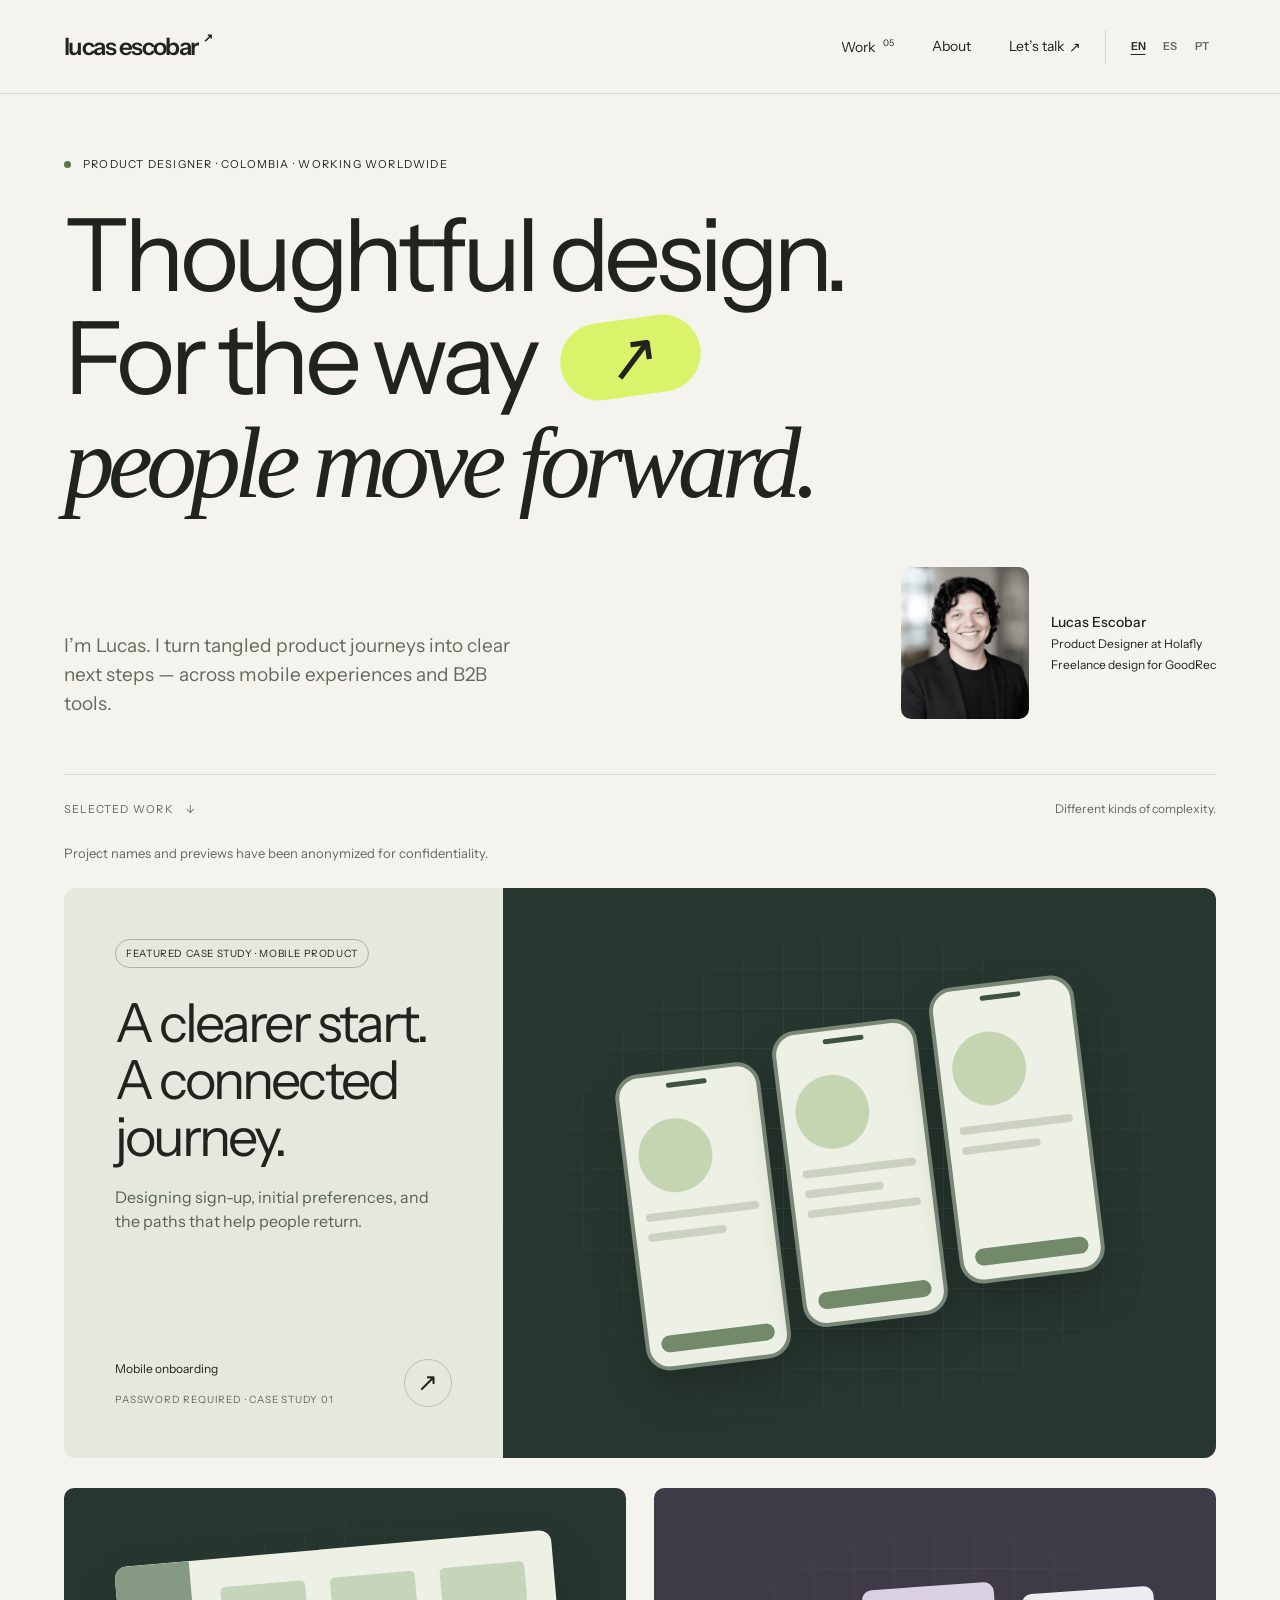
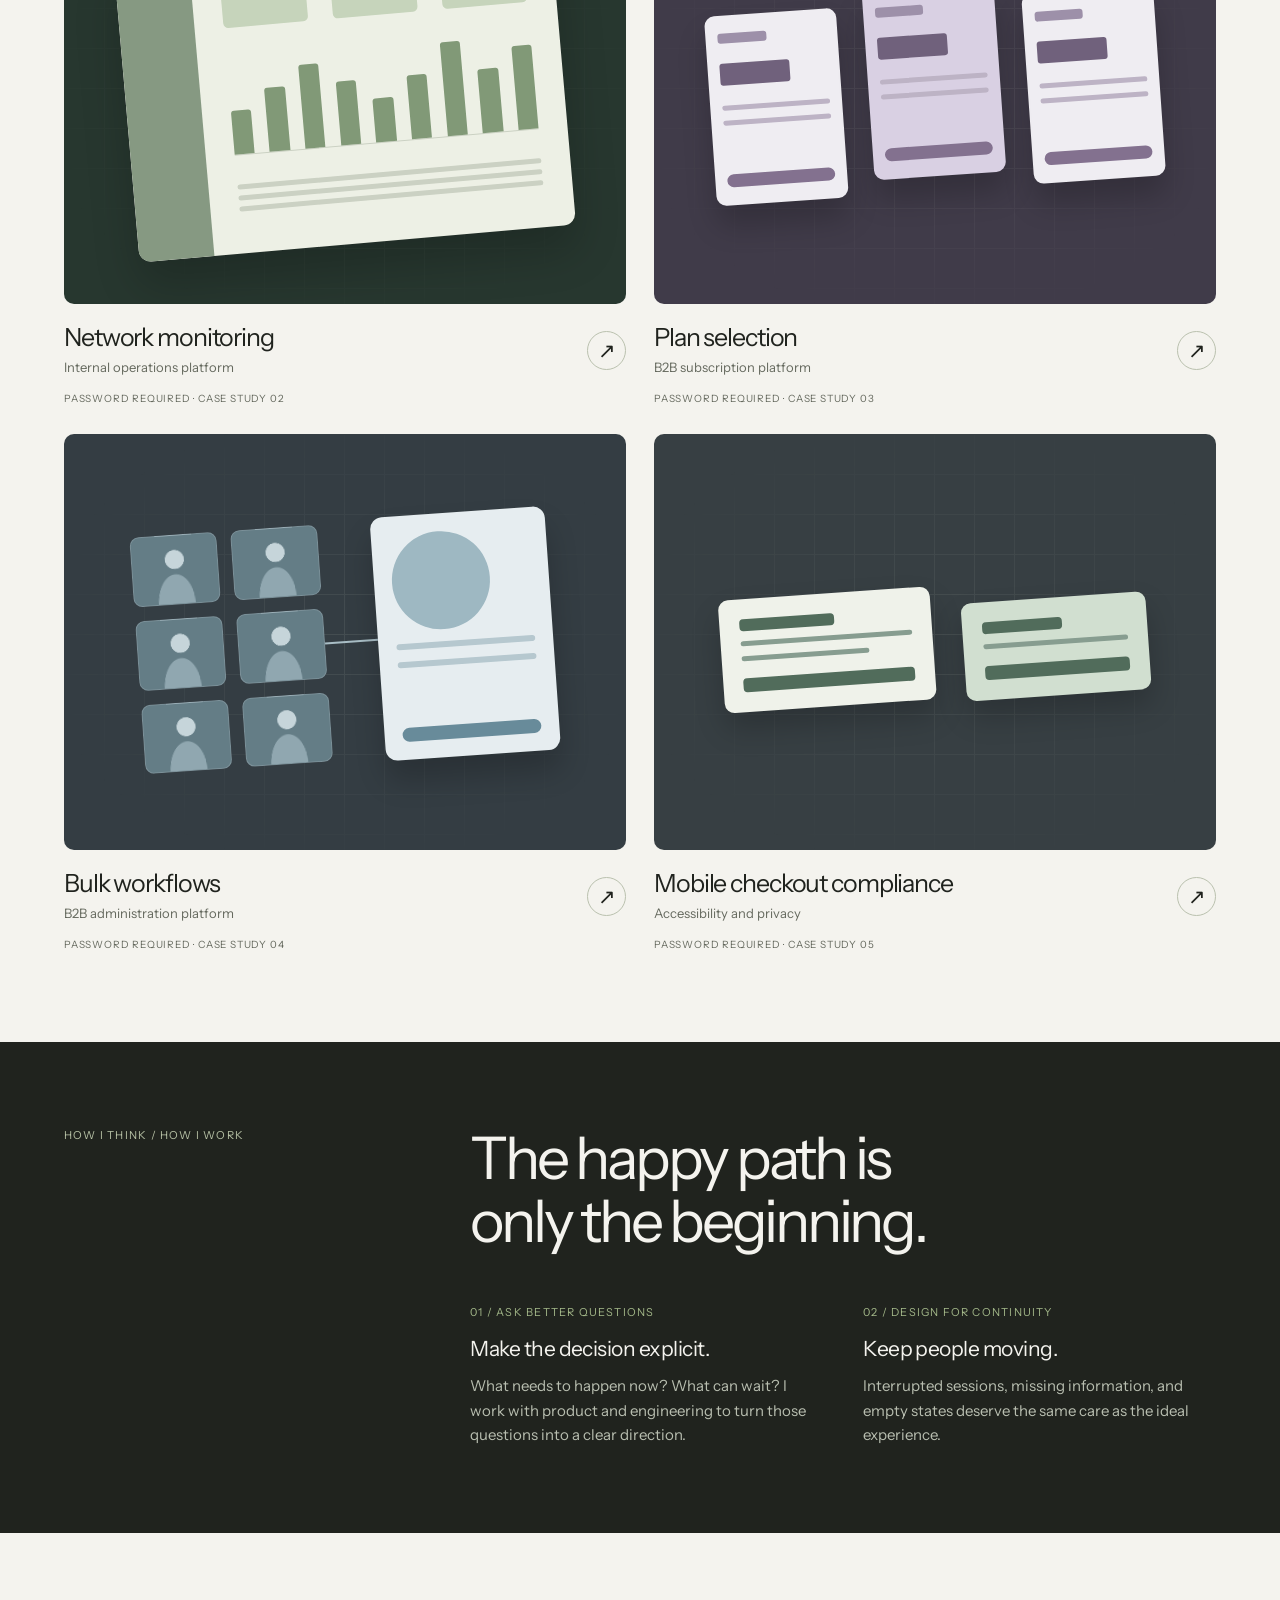
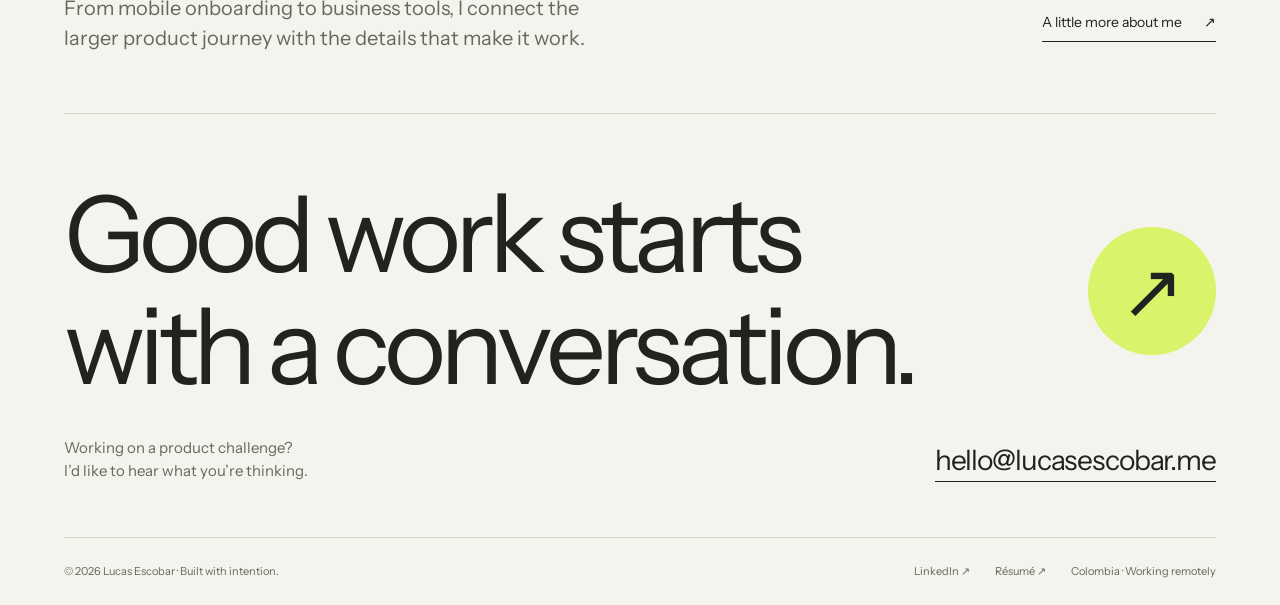
==== index.html @ 391fcedc "Protect the checkout case with the portfolio password" ====
<!doctype html>
<html lang="en"><head><meta charset="utf-8"><meta http-equiv="Content-Security-Policy" content="default-src 'none'; script-src 'self' https://www.googletagmanager.com; connect-src 'self' https://*.google-analytics.com https://*.analytics.google.com https://www.googletagmanager.com; style-src 'self'; img-src 'self' data: https://*.google-analytics.com https://www.googletagmanager.com; font-src 'self'; media-src 'self'; frame-src 'self' https://www.youtube-nocookie.com; object-src 'none'; base-uri 'none'; form-action 'none'"><meta name="ga-measurement-id" content="G-6Q09Z8VF0H"><meta name="googlebot" content="noindex, noimageindex"><meta name="viewport" content="width=device-width,initial-scale=1"><meta name="theme-color" content="#f4f3ee"><meta name="description" content="Lucas Escobar, Product Designer in Colombia. Selected work across mobile onboarding and B2B product experiences."><meta property="og:title" content="Lucas Escobar — Product Designer"><meta property="og:description" content="Thoughtful product design. From the first question to the smallest interaction."><meta property="og:type" content="website"><meta property="og:url" content="https://lucasescobar.me/"><meta property="og:site_name" content="Lucas Escobar — Product Designer"><meta property="og:locale" content="en_US"><meta property="og:image" content="https://lucasescobar.me/assets/social-preview-v1.jpg"><meta property="og:image:secure_url" content="https://lucasescobar.me/assets/social-preview-v1.jpg"><meta property="og:image:type" content="image/jpeg"><meta property="og:image:width" content="1200"><meta property="og:image:height" content="630"><meta property="og:image:alt" content="Lucas Escobar — Product Designer. Mobile and B2B experiences."><meta name="twitter:card" content="summary_large_image"><meta name="twitter:title" content="Lucas Escobar — Product Designer"><meta name="twitter:description" content="Thoughtful product design. From the first question to the smallest interaction."><meta name="twitter:image" content="https://lucasescobar.me/assets/social-preview-v1.jpg"><meta name="twitter:image:alt" content="Lucas Escobar — Product Designer. Mobile and B2B experiences."><link rel="canonical" href="https://lucasescobar.me/"><title>Lucas Escobar — Product Designer</title><link rel="icon" href="favicon.svg" type="image/svg+xml"><link rel="stylesheet" href="styles.css?v=accessibility-case-v1"><script src="content.js?v=checkout-gate-v1" defer></script><script src="translations.js?v=accessibility-case-v3" defer></script><script src="analytics.js?v=accessibility-case-v1" defer></script><script src="portfolio-config.js?v=generic-v1" defer></script><script src="checkout-protected.js?v=1" defer></script><script src="app.js?v=checkout-gate-v1" defer></script></head><body><a class="skip" href="#main">Skip to content</a><header class="nav"><a href="#/" class="brand" aria-label="Lucas Escobar home">lucas escobar<span aria-hidden="true">↗</span></a><nav aria-label="Main navigation"><a href="#/projects" data-nav="projects"><span data-nav-label="Work">Work</span> <sup>05</sup></a><a href="#/about" data-nav="about"><span data-nav-label="About">About</span></a><a href="#/contact" class="nav-contact" data-nav="contact"><span data-nav-label="Let’s talk">Let’s talk</span><span class="nav-contact-arrow" aria-hidden="true">↗</span></a></nav><div id="language" class="language-links" role="group" aria-label="Language"><a href="./" data-language="en" lang="en" hreflang="en" aria-label="English" aria-current="true">EN</a><a href="?lang=es" data-language="es" lang="es" hreflang="es" aria-label="Español">ES</a><a href="?lang=pt" data-language="pt" lang="pt-BR" hreflang="pt-BR" aria-label="Português">PT</a></div></header><main id="main" tabindex="-1"></main><dialog id="lightbox" aria-label="Enlarged project image"><button class="close" aria-label="Close enlarged image">×</button><img alt=""><p></p></dialog><noscript><p class="wrap">Please enable JavaScript to explore the case studies. You can contact me at <a href="mailto:hello@lucasescobar.me">hello@lucasescobar.me</a>.</p></noscript></body></html>
---- styles.css ----
/* latin-ext */
@font-face {
  font-family: 'Instrument Sans';
  font-style: normal;
  font-weight: 400;
  font-stretch: 100%;
  font-display: swap;
  src: url(assets/font-0.woff2) format('woff2');
  unicode-range: U+0100-02BA, U+02BD-02C5, U+02C7-02CC, U+02CE-02D7, U+02DD-02FF, U+0304, U+0308, U+0329, U+1D00-1DBF, U+1E00-1E9F, U+1EF2-1EFF, U+2020, U+20A0-20AB, U+20AD-20C4, U+2113, U+2C60-2C7F, U+A720-A7FF;
}
/* latin */
@font-face {
  font-family: 'Instrument Sans';
  font-style: normal;
  font-weight: 400;
  font-stretch: 100%;
  font-display: swap;
  src: url(assets/font-1.woff2) format('woff2');
  unicode-range: U+0000-00FF, U+0131, U+0152-0153, U+02BB-02BC, U+02C6, U+02DA, U+02DC, U+0304, U+0308, U+0329, U+2000-206F, U+20AC, U+2122, U+2191, U+2193, U+2212, U+2215, U+FEFF, U+FFFD;
}
/* latin-ext */
@font-face {
  font-family: 'Instrument Sans';
  font-style: normal;
  font-weight: 500;
  font-stretch: 100%;
  font-display: swap;
  src: url(assets/font-0.woff2) format('woff2');
  unicode-range: U+0100-02BA, U+02BD-02C5, U+02C7-02CC, U+02CE-02D7, U+02DD-02FF, U+0304, U+0308, U+0329, U+1D00-1DBF, U+1E00-1E9F, U+1EF2-1EFF, U+2020, U+20A0-20AB, U+20AD-20C4, U+2113, U+2C60-2C7F, U+A720-A7FF;
}
/* latin */
@font-face {
  font-family: 'Instrument Sans';
  font-style: normal;
  font-weight: 500;
  font-stretch: 100%;
  font-display: swap;
  src: url(assets/font-1.woff2) format('woff2');
  unicode-range: U+0000-00FF, U+0131, U+0152-0153, U+02BB-02BC, U+02C6, U+02DA, U+02DC, U+0304, U+0308, U+0329, U+2000-206F, U+20AC, U+2122, U+2191, U+2193, U+2212, U+2215, U+FEFF, U+FFFD;
}
/* latin-ext */
@font-face {
  font-family: 'Instrument Sans';
  font-style: normal;
  font-weight: 600;
  font-stretch: 100%;
  font-display: swap;
  src: url(assets/font-0.woff2) format('woff2');
  unicode-range: U+0100-02BA, U+02BD-02C5, U+02C7-02CC, U+02CE-02D7, U+02DD-02FF, U+0304, U+0308, U+0329, U+1D00-1DBF, U+1E00-1E9F, U+1EF2-1EFF, U+2020, U+20A0-20AB, U+20AD-20C4, U+2113, U+2C60-2C7F, U+A720-A7FF;
}
/* latin */
@font-face {
  font-family: 'Instrument Sans';
  font-style: normal;
  font-weight: 600;
  font-stretch: 100%;
  font-display: swap;
  src: url(assets/font-1.woff2) format('woff2');
  unicode-range: U+0000-00FF, U+0131, U+0152-0153, U+02BB-02BC, U+02C6, U+02DA, U+02DC, U+0304, U+0308, U+0329, U+2000-206F, U+20AC, U+2122, U+2191, U+2193, U+2212, U+2215, U+FEFF, U+FFFD;
}
/* cyrillic-ext */
@font-face {
  font-family: 'Inter';
  font-style: normal;
  font-weight: 400;
  font-display: swap;
  src: url(assets/font-2.woff2) format('woff2');
  unicode-range: U+0460-052F, U+1C80-1C8A, U+20B4, U+2DE0-2DFF, U+A640-A69F, U+FE2E-FE2F;
}
/* cyrillic */
@font-face {
  font-family: 'Inter';
  font-style: normal;
  font-weight: 400;
  font-display: swap;
  src: url(assets/font-3.woff2) format('woff2');
  unicode-range: U+0301, U+0400-045F, U+0490-0491, U+04B0-04B1, U+2116;
}
/* greek-ext */
@font-face {
  font-family: 'Inter';
  font-style: normal;
  font-weight: 400;
  font-display: swap;
  src: url(assets/font-4.woff2) format('woff2');
  unicode-range: U+1F00-1FFF;
}
/* greek */
@font-face {
  font-family: 'Inter';
  font-style: normal;
  font-weight: 400;
  font-display: swap;
  src: url(assets/font-5.woff2) format('woff2');
  unicode-range: U+0370-0377, U+037A-037F, U+0384-038A, U+038C, U+038E-03A1, U+03A3-03FF;
}
/* vietnamese */
@font-face {
  font-family: 'Inter';
  font-style: normal;
  font-weight: 400;
  font-display: swap;
  src: url(assets/font-6.woff2) format('woff2');
  unicode-range: U+0102-0103, U+0110-0111, U+0128-0129, U+0168-0169, U+01A0-01A1, U+01AF-01B0, U+0300-0301, U+0303-0304, U+0308-0309, U+0323, U+0329, U+1EA0-1EF9, U+20AB;
}
/* latin-ext */
@font-face {
  font-family: 'Inter';
  font-style: normal;
  font-weight: 400;
  font-display: swap;
  src: url(assets/font-7.woff2) format('woff2');
  unicode-range: U+0100-02BA, U+02BD-02C5, U+02C7-02CC, U+02CE-02D7, U+02DD-02FF, U+0304, U+0308, U+0329, U+1D00-1DBF, U+1E00-1E9F, U+1EF2-1EFF, U+2020, U+20A0-20AB, U+20AD-20C4, U+2113, U+2C60-2C7F, U+A720-A7FF;
}
/* latin */
@font-face {
  font-family: 'Inter';
  font-style: normal;
  font-weight: 400;
  font-display: swap;
  src: url(assets/font-8.woff2) format('woff2');
  unicode-range: U+0000-00FF, U+0131, U+0152-0153, U+02BB-02BC, U+02C6, U+02DA, U+02DC, U+0304, U+0308, U+0329, U+2000-206F, U+20AC, U+2122, U+2191, U+2193, U+2212, U+2215, U+FEFF, U+FFFD;
}
/* cyrillic-ext */
@font-face {
  font-family: 'Inter';
  font-style: normal;
  font-weight: 500;
  font-display: swap;
  src: url(assets/font-2.woff2) format('woff2');
  unicode-range: U+0460-052F, U+1C80-1C8A, U+20B4, U+2DE0-2DFF, U+A640-A69F, U+FE2E-FE2F;
}
/* cyrillic */
@font-face {
  font-family: 'Inter';
  font-style: normal;
  font-weight: 500;
  font-display: swap;
  src: url(assets/font-3.woff2) format('woff2');
  unicode-range: U+0301, U+0400-045F, U+0490-0491, U+04B0-04B1, U+2116;
}
/* greek-ext */
@font-face {
  font-family: 'Inter';
  font-style: normal;
  font-weight: 500;
  font-display: swap;
  src: url(assets/font-4.woff2) format('woff2');
  unicode-range: U+1F00-1FFF;
}
/* greek */
@font-face {
  font-family: 'Inter';
  font-style: normal;
  font-weight: 500;
  font-display: swap;
  src: url(assets/font-5.woff2) format('woff2');
  unicode-range: U+0370-0377, U+037A-037F, U+0384-038A, U+038C, U+038E-03A1, U+03A3-03FF;
}
/* vietnamese */
@font-face {
  font-family: 'Inter';
  font-style: normal;
  font-weight: 500;
  font-display: swap;
  src: url(assets/font-6.woff2) format('woff2');
  unicode-range: U+0102-0103, U+0110-0111, U+0128-0129, U+0168-0169, U+01A0-01A1, U+01AF-01B0, U+0300-0301, U+0303-0304, U+0308-0309, U+0323, U+0329, U+1EA0-1EF9, U+20AB;
}
/* latin-ext */
@font-face {
  font-family: 'Inter';
  font-style: normal;
  font-weight: 500;
  font-display: swap;
  src: url(assets/font-7.woff2) format('woff2');
  unicode-range: U+0100-02BA, U+02BD-02C5, U+02C7-02CC, U+02CE-02D7, U+02DD-02FF, U+0304, U+0308, U+0329, U+1D00-1DBF, U+1E00-1E9F, U+1EF2-1EFF, U+2020, U+20A0-20AB, U+20AD-20C4, U+2113, U+2C60-2C7F, U+A720-A7FF;
}
/* latin */
@font-face {
  font-family: 'Inter';
  font-style: normal;
  font-weight: 500;
  font-display: swap;
  src: url(assets/font-8.woff2) format('woff2');
  unicode-range: U+0000-00FF, U+0131, U+0152-0153, U+02BB-02BC, U+02C6, U+02DA, U+02DC, U+0304, U+0308, U+0329, U+2000-206F, U+20AC, U+2122, U+2191, U+2193, U+2212, U+2215, U+FEFF, U+FFFD;
}
/* cyrillic-ext */
@font-face {
  font-family: 'Inter';
  font-style: normal;
  font-weight: 600;
  font-display: swap;
  src: url(assets/font-2.woff2) format('woff2');
  unicode-range: U+0460-052F, U+1C80-1C8A, U+20B4, U+2DE0-2DFF, U+A640-A69F, U+FE2E-FE2F;
}
/* cyrillic */
@font-face {
  font-family: 'Inter';
  font-style: normal;
  font-weight: 600;
  font-display: swap;
  src: url(assets/font-3.woff2) format('woff2');
  unicode-range: U+0301, U+0400-045F, U+0490-0491, U+04B0-04B1, U+2116;
}
/* greek-ext */
@font-face {
  font-family: 'Inter';
  font-style: normal;
  font-weight: 600;
  font-display: swap;
  src: url(assets/font-4.woff2) format('woff2');
  unicode-range: U+1F00-1FFF;
}
/* greek */
@font-face {
  font-family: 'Inter';
  font-style: normal;
  font-weight: 600;
  font-display: swap;
  src: url(assets/font-5.woff2) format('woff2');
  unicode-range: U+0370-0377, U+037A-037F, U+0384-038A, U+038C, U+038E-03A1, U+03A3-03FF;
}
/* vietnamese */
@font-face {
  font-family: 'Inter';
  font-style: normal;
  font-weight: 600;
  font-display: swap;
  src: url(assets/font-6.woff2) format('woff2');
  unicode-range: U+0102-0103, U+0110-0111, U+0128-0129, U+0168-0169, U+01A0-01A1, U+01AF-01B0, U+0300-0301, U+0303-0304, U+0308-0309, U+0323, U+0329, U+1EA0-1EF9, U+20AB;
}
/* latin-ext */
@font-face {
  font-family: 'Inter';
  font-style: normal;
  font-weight: 600;
  font-display: swap;
  src: url(assets/font-7.woff2) format('woff2');
  unicode-range: U+0100-02BA, U+02BD-02C5, U+02C7-02CC, U+02CE-02D7, U+02DD-02FF, U+0304, U+0308, U+0329, U+1D00-1DBF, U+1E00-1E9F, U+1EF2-1EFF, U+2020, U+20A0-20AB, U+20AD-20C4, U+2113, U+2C60-2C7F, U+A720-A7FF;
}
/* latin */
@font-face {
  font-family: 'Inter';
  font-style: normal;
  font-weight: 600;
  font-display: swap;
  src: url(assets/font-8.woff2) format('woff2');
  unicode-range: U+0000-00FF, U+0131, U+0152-0153, U+02BB-02BC, U+02C6, U+02DA, U+02DC, U+0304, U+0308, U+0329, U+2000-206F, U+20AC, U+2122, U+2191, U+2193, U+2212, U+2215, U+FEFF, U+FFFD;
}

:root{--paper:#f4f3ee;--ink:#20231e;--muted:#65695e;--line:#d7d9cf;--lime:#d9f46b;--green:#283c30;--space:clamp(22px,5vw,88px)}*{box-sizing:border-box}html{scroll-behavior:smooth;scroll-padding-top:100px}body{margin:0;background:var(--paper);color:var(--ink);font-family:'Instrument Sans',Arial,sans-serif;font-size:17px;line-height:1.5;-webkit-font-smoothing:antialiased}a{color:inherit;text-decoration:none}button,input,textarea{font:inherit}button,a{-webkit-tap-highlight-color:transparent}button{cursor:pointer}button:disabled{cursor:wait}button:focus-visible,a:focus-visible,input:focus-visible,textarea:focus-visible,summary:focus-visible{outline:3px solid #657a26;outline-offset:5px}main:focus{outline:none}img{max-width:100%;display:block}h1,h2,h3,p{margin:0}h1,h2,h3{font-weight:400;letter-spacing:-.055em;line-height:1.06}h1{font-size:clamp(55px,7.9vw,122px)}h2{font-size:clamp(38px,4.9vw,74px)}h3{font-size:30px}::selection{background:var(--lime);color:var(--ink)}.wrap{max-width:1600px;margin:auto;padding:0 var(--space)}.nav{height:94px;padding:0 var(--space);display:flex;justify-content:space-between;align-items:center;max-width:1600px;margin:auto;border-bottom:1px solid var(--line)}.brand{font-size:24px;font-weight:600;letter-spacing:-.065em}.brand span{font-size:12px;vertical-align:top;margin-left:5px}.nav nav{display:flex;align-items:center;gap:38px;font-size:14px}.nav sup{font-size:9px;margin-left:5px}.nav a[aria-current=page]{text-decoration:underline;text-underline-offset:6px}.nav-contact{display:flex;gap:24px;align-items:center}.nav-contact span{font-size:22px}.skip{position:fixed;top:-90px;left:20px;background:var(--lime);padding:14px;z-index:100}.skip:focus{top:12px}.eyebrow,.index,.tag,.back,.status{font-size:11px;letter-spacing:.11em;text-transform:uppercase}.eyebrow{display:flex;align-items:center;gap:12px}.dot{width:7px;height:7px;border-radius:50%;background:#5c7740;display:inline-block}.hero{padding-top:62px;padding-bottom:55px}.hero .eyebrow{margin-bottom:30px}.hero h1{max-width:1140px;line-height:1.02}.hero h1 em{font-family:Georgia,serif;font-weight:400;letter-spacing:-.065em}.hero-line{display:flex;align-items:center;gap:24px}.hero-pill{width:clamp(90px,11vw,164px);height:clamp(48px,6vw,90px);border-radius:99px;background:var(--lime);display:inline-flex;align-items:center;justify-content:center;font-size:clamp(40px,5vw,75px);line-height:1;transform:rotate(-8deg);flex-shrink:0}.hero-bottom{display:grid;grid-template-columns:1fr 1fr;gap:60px;align-items:end;margin-top:52px}.intro{max-width:460px;font-size:19px;color:var(--muted);line-height:1.55}.hero-aside{display:flex;align-items:center;justify-content:flex-end;gap:18px}.portrait{width:58px;height:69px;object-fit:cover;border-radius:7px;filter:grayscale(.4)}.person{font-size:12px;line-height:1.7}.person strong{font-size:14px;font-weight:500}.text-link{display:inline-flex;align-items:center;gap:22px;border-bottom:1px solid;padding:8px 0;font-size:14px;transition:gap .2s}.text-link:hover{gap:32px}.section-top{border-top:1px solid var(--line);padding:25px 0;display:flex;justify-content:space-between;align-items:center}.section-top .eyebrow{color:var(--muted)}.section-top .right{font-size:12px;color:var(--muted)}.featured{display:grid;grid-template-columns:.8fr 1.3fr;min-height:570px;border-radius:12px;overflow:hidden;background:#e5e8df}.featured-copy{padding:clamp(28px,4vw,60px);display:flex;flex-direction:column;align-items:flex-start;justify-content:space-between;gap:30px}.tag{display:inline-block;border:1px solid #a8b59b;padding:6px 10px;border-radius:99px;letter-spacing:.06em;font-size:10px}.featured-copy h2{margin:26px 0 20px;font-size:clamp(38px,4.2vw,64px)}.featured-copy p{max-width:330px;color:#58634f;font-size:16px}.project-bottom{width:100%;display:flex;justify-content:space-between;align-items:end;font-size:12px}.arrow{width:48px;height:48px;border:1px solid #bac1ae;border-radius:50%;display:grid;place-items:center;font-size:25px;transition:background .2s,transform .2s}.project:hover .arrow{background:var(--lime);transform:rotate(45deg)}.featured-art{position:relative;background:var(--green);min-width:0;overflow:hidden;display:flex;align-items:center;justify-content:center;padding:64px 25px;gap:18px}.featured-art::before{content:'';position:absolute;width:650px;height:650px;border:1px solid #ffffff14;border-radius:50%;top:20%;left:10%}.featured-art img{width:27%;max-height:430px;object-fit:contain;filter:drop-shadow(0 24px 25px #0004);position:relative;transition:transform .6s cubic-bezier(.2,.8,.2,1)}.featured-art img:first-of-type{transform:translateY(38px) rotate(-8deg)}.featured-art img:nth-of-type(2){transform:translateY(-24px);z-index:2}.featured-art img:nth-of-type(3){transform:translateY(38px) rotate(8deg)}.featured:hover .featured-art img:first-of-type{transform:translateY(22px) rotate(-5deg)}.featured:hover .featured-art img:nth-of-type(3){transform:translateY(22px) rotate(5deg)}.art-label{position:absolute;top:25px;left:28px;color:#c8d2c0;font-size:11px;letter-spacing:.12em;text-transform:uppercase}.art-foot{position:absolute;bottom:24px;right:28px;color:#b9c5b5;font-size:11px}.projects-grid{display:grid;grid-template-columns:1fr 1fr;gap:28px;margin-top:30px}.project-image{aspect-ratio:1.35;background:#e8e6df;border-radius:10px;display:grid;place-items:center;overflow:hidden;padding:40px}.project:nth-child(2) .project-image{background:#e8dfe6}.project-image img{width:100%;height:100%;object-fit:contain;transition:transform .5s}.project:hover .project-image img{transform:scale(1.035)}.project-info{display:flex;justify-content:space-between;gap:20px;padding-top:20px;align-items:center}.project-info h3{font-size:25px;letter-spacing:-.045em}.project-info p{color:var(--muted);font-size:13px;margin-top:7px}.project-info .arrow{width:39px;height:39px;font-size:21px;flex-shrink:0}.locked{font-size:10px;text-transform:uppercase;letter-spacing:.08em;color:var(--muted);display:block;margin-top:14px}.work{padding-bottom:90px}.approach{background:var(--ink);color:var(--paper);padding:85px 0}.approach-grid{display:grid;grid-template-columns:.65fr 1.4fr;gap:60px}.approach .eyebrow{color:#b7c2a6;align-self:start}.approach h2{max-width:850px;font-size:clamp(38px,4.6vw,67px)}.principles{display:grid;grid-template-columns:1fr 1fr;gap:40px;margin-top:52px}.principles h3{font-size:21px;letter-spacing:-.025em}.principles p{font-size:15px;line-height:1.65;color:#b8beb0;margin-top:14px;max-width:340px}.principles .index{display:block;color:#a3b889;margin-bottom:17px}.about-strip{display:flex;justify-content:space-between;align-items:center;padding:60px 0;gap:30px}.about-strip p{max-width:550px;color:var(--muted);font-size:20px}.cta{padding:65px 0 55px;border-top:1px solid var(--line)}.cta-top{display:flex;justify-content:space-between;align-items:center;gap:30px}.cta h2{font-size:clamp(60px,8.3vw,120px);line-height:1.05}.cta a.big-arrow{background:var(--lime);border-radius:50%;width:clamp(70px,10vw,140px);height:clamp(70px,10vw,140px);display:grid;place-items:center;font-size:clamp(40px,6vw,80px);flex-shrink:0;transition:transform .25s}.big-arrow:hover{transform:rotate(45deg)}.cta-bottom{margin-top:35px;display:flex;justify-content:space-between;align-items:end;gap:25px}.cta-bottom p{max-width:370px;font-size:15px;color:var(--muted)}.email{font-size:clamp(17px,2.2vw,30px);letter-spacing:-.04em;border-bottom:1px solid}.footer{display:flex;justify-content:space-between;align-items:center;gap:20px;border-top:1px solid var(--line);padding:25px 0;font-size:11px;color:var(--muted)}.footer-links{display:flex;gap:25px}.page-heading{padding:65px 0 55px}.page-heading .eyebrow{margin-bottom:28px}.page-heading p{font-size:20px;color:var(--muted);max-width:570px;margin-top:25px}.page-heading h1{max-width:1100px}.back{display:inline-flex;gap:12px;align-items:center;padding:24px 0;color:var(--muted)}.case-head{padding:35px 0 45px}.case-head h1{white-space:pre-line;max-width:1150px;font-size:clamp(60px,8vw,112px)}.case-head .eyebrow{margin-bottom:25px}.case-summary{display:grid;grid-template-columns:1.4fr .8fr;gap:80px;padding:40px 0 55px;border-top:1px solid var(--line)}.case-summary .lead{font-size:clamp(24px,2.4vw,34px);line-height:1.35;letter-spacing:-.035em}.case-summary .lead p+p{font-size:17px;color:var(--muted);letter-spacing:0;margin-top:22px;line-height:1.65}.case-meta{margin:0;font-size:13px}.case-meta div{border-bottom:1px solid var(--line);padding:12px 0}.case-meta dt{color:var(--muted);font-size:10px;text-transform:uppercase;letter-spacing:.1em;margin-bottom:5px}.case-meta dd{margin:0}.case-overview{display:flex;gap:15px;flex-wrap:wrap;margin-bottom:45px}.case-overview a{font-size:12px;border-bottom:1px solid #a9b09d;padding:6px 0}.case-row{display:grid;grid-template-columns:.65fr 1.4fr;column-gap:60px;padding:55px 0;border-top:1px solid var(--line)}.case-label{font-size:11px;text-transform:uppercase;letter-spacing:.09em;color:var(--muted);padding-top:5px}.case-copy h2{font-size:clamp(30px,3.2vw,48px);line-height:1.12;white-space:pre-line;margin-bottom:26px}.case-copy p,.case-copy li{font-size:17px;line-height:1.7;color:var(--muted);margin-bottom:17px}.case-copy strong{color:var(--ink);font-weight:500}.case-copy>div{margin-bottom:20px}.phone-gallery{grid-column:1/-1;display:flex;justify-content:center;align-items:start;gap:40px;background:#e6e9df;padding:45px 35px;border-radius:10px;margin-top:35px;overflow:auto}.phone-gallery figure{margin:0;flex:0 1 240px;min-width:0}.zoom{display:block;border:0;padding:0;background:none;width:100%;cursor:zoom-in;border-radius:10px}.phone-gallery img{border-radius:14px;box-shadow:0 15px 30px #283c3015}.phone-gallery figcaption{font-size:12px;color:var(--muted);margin-top:18px}.case-note{grid-column:2;margin-top:20px;font-size:12px;color:var(--muted);white-space:pre-line;line-height:1.7}.steps,.metrics{display:grid;grid-template-columns:repeat(auto-fit,minmax(180px,1fr));gap:18px;margin:28px 0}.step,.metric{padding:24px;background:#e8ebdf;border-radius:7px}.step h3{font-size:20px;letter-spacing:-.035em;margin-bottom:14px}.step p,.metric p{font-size:14px;white-space:pre-line;margin:0}.metric strong{display:block;font-size:42px;margin-bottom:15px}.case-media{grid-column:1/-1;margin:30px 0 0}.case-media img{width:100%;border-radius:10px}.case-media figcaption{font-size:12px;margin-top:14px;color:var(--muted)}.video{grid-column:1/-1;aspect-ratio:16/9;margin-top:25px}.video iframe{width:100%;height:100%;border:0;border-radius:10px}.case-next{display:flex;justify-content:space-between;gap:30px;border-top:1px solid var(--line);padding:35px 0 75px}.case-next a{font-size:18px}.gate{max-width:520px;margin:70px auto 100px}.gate h1{font-size:50px;margin:22px 0}.gate p{color:var(--muted);margin-bottom:25px}.field{display:block;margin:22px 0}.field span{display:block;font-size:12px;margin-bottom:9px}.field input,.field textarea{background:transparent;border:0;border-bottom:1px solid #a8ac9c;border-radius:0;padding:12px 0;width:100%;color:var(--ink);font-size:18px}.field textarea{min-height:140px;resize:vertical}.button{border:0;background:var(--ink);color:var(--paper);padding:15px 25px;border-radius:99px;display:inline-flex;align-items:center;gap:35px;font-size:14px}.button:hover{background:var(--green)}.form-status{font-size:13px;line-height:1.5;margin-top:20px!important;min-height:20px}.error{color:#a23126!important}.contact-grid{display:grid;grid-template-columns:1fr 1fr;gap:100px;padding-bottom:90px}.contact-copy{font-size:22px;line-height:1.5;color:var(--muted);max-width:450px}.contact-copy .portrait{width:110px;height:140px;margin:35px 0 20px}.contact-copy .text-link{margin-top:20px}.form-note{font-size:12px;color:var(--muted);margin-top:17px}.about-page{display:grid;grid-template-columns:.8fr 1.2fr;gap:80px;padding-bottom:90px}.about-photo{width:100%;max-height:620px;object-fit:cover;object-position:center 35%;border-radius:10px;filter:grayscale(.5)}.about-page p{font-size:21px;color:var(--muted);margin-bottom:25px;line-height:1.6}.experience{margin-top:40px;border-top:1px solid var(--line)}.experience div{display:flex;justify-content:space-between;gap:20px;border-bottom:1px solid var(--line);padding:20px 0;font-size:14px}.experience small{display:block;color:var(--muted);margin-top:6px}dialog{border:0;background:var(--paper);color:var(--ink);border-radius:12px;padding:45px 25px 20px;max-width:94vw;max-height:94svh}dialog::backdrop{background:#182019d9;backdrop-filter:blur(8px)}dialog img{max-height:77svh;max-width:85vw;object-fit:contain;margin:auto}dialog p{font-size:12px;margin-top:18px;text-align:center}.close{position:absolute;right:10px;top:5px;width:36px;height:36px;background:transparent;border:0;font-size:28px}body.modal-open{overflow:hidden}.animate{animation:enter .65s both}@keyframes enter{from{opacity:0;transform:translateY(14px)}to{opacity:1;transform:translateY(0)}}
@media(min-width:1600px){.hero{padding-top:80px;padding-bottom:70px}}@media(max-width:1000px){.nav{height:80px}.featured{grid-template-columns:.9fr 1fr;min-height:480px}.featured-art{padding:60px 12px;gap:9px}.featured-art img{width:30%}.approach-grid,.case-row{grid-template-columns:.45fr 1.4fr;gap:30px}.case-summary{gap:40px}.contact-grid{gap:45px}.about-page{gap:45px}.hero h1{font-size:9vw}.hero-pill{width:12vw;height:7vw}.hero-bottom{gap:30px}}
@media(max-width:680px){.nav{height:77px}.brand{font-size:21px}.nav nav{gap:20px;font-size:12px}.nav-contact{gap:7px}.nav-contact span{font-size:17px}.nav sup{display:none}.hero{padding-top:42px;padding-bottom:35px}.hero .eyebrow{font-size:9px;letter-spacing:.08em}.hero h1{font-size:clamp(46px,10.6vw,72px)}.hero-line{gap:12px}.hero-pill{width:15vw;height:9vw;font-size:8vw}.hero-bottom{grid-template-columns:1fr;margin-top:28px;gap:27px}.intro{font-size:16px;max-width:360px}.hero-aside{justify-content:flex-start}.hero-aside .portrait{width:42px;height:50px}.person{font-size:11px}.person strong{font-size:12px}.section-top .right{font-size:10px}.section-top{padding:20px 0}.eyebrow{font-size:10px}.featured{grid-template-columns:1fr}.featured-copy{padding:28px;gap:27px}.featured-copy h2{font-size:43px;max-width:330px;margin-top:20px}.featured-copy p{font-size:15px}.featured-art{min-height:390px;padding:60px 16px}.featured-art img{max-height:290px;width:27%}.featured-art img:first-of-type,.featured-art img:nth-of-type(3){transform:translateY(22px) rotate(-7deg)}.featured-art img:nth-of-type(3){transform:translateY(22px) rotate(7deg)}.featured-art img:nth-of-type(2){transform:translateY(-9px)}.art-label{font-size:9px}.projects-grid{grid-template-columns:1fr;gap:35px;margin-top:30px}.project-image{padding:28px}.project-info h3{font-size:24px}.work{padding-bottom:50px}.approach{padding:50px 0}.approach-grid,.case-row{grid-template-columns:1fr;gap:25px}.approach h2{font-size:40px}.principles{gap:25px;margin-top:35px;grid-template-columns:1fr}.principles p{max-width:none}.about-strip{display:block;padding:40px 0}.about-strip p{font-size:18px}.about-strip .text-link{margin-top:20px}.cta{padding-top:40px}.cta h2{font-size:clamp(45px,10vw,65px)}.cta-top{gap:12px}.cta a.big-arrow{width:65px;height:65px;font-size:40px}.cta-bottom{display:block;margin-top:25px}.cta-bottom p{font-size:14px;margin-bottom:20px}.email{font-size:22px}.footer{align-items:start;flex-direction:column;gap:14px;padding:22px 0;font-size:10px}.page-heading{padding:43px 0 35px}.page-heading h1{font-size:58px}.page-heading p{font-size:17px}.case-head{padding:25px 0 32px}.case-head h1{font-size:clamp(48px,12vw,70px);overflow-wrap:anywhere}.case-summary{grid-template-columns:1fr;gap:25px;padding:28px 0 35px}.case-summary .lead{font-size:25px}.case-summary .lead p+p{font-size:16px}.case-meta{display:grid;grid-template-columns:1fr 1fr;gap:0 22px;font-size:12px}.case-meta div{min-width:0;overflow-wrap:anywhere}.case-overview{gap:10px 20px}.case-overview a{font-size:11px}.case-row{padding:35px 0}.case-copy h2{font-size:33px;white-space:normal}.case-copy p,.case-copy li{font-size:16px}.case-note{grid-column:1;font-size:11px;margin-top:0}.phone-gallery{grid-column:1;justify-content:flex-start;padding:30px 22px;gap:24px;margin-top:5px;scroll-snap-type:x mandatory}.phone-gallery figure{flex:0 0 77%;scroll-snap-align:center}.case-media,.video{grid-column:1}.case-next{padding-bottom:40px}.case-next a{font-size:15px}.gate{margin:45px auto 60px}.gate h1{font-size:40px}.contact-grid,.about-page{grid-template-columns:1fr;gap:35px;padding-bottom:50px}.contact-copy{font-size:19px}.contact-copy .portrait{width:75px;height:95px}.about-photo{max-height:420px}.about-page p{font-size:18px}.experience div{font-size:12px}.tag{font-size:9px}.steps{grid-template-columns:1fr}dialog{padding:40px 16px 18px}}
@media(prefers-reduced-motion:reduce){html{scroll-behavior:auto}*,*::before,*::after{animation:none!important;transition:none!important}}
@media(max-width:680px){.cta-top{flex-wrap:wrap}.cta h2{flex-basis:100%;min-width:0}.cta a.big-arrow{width:58px;height:58px;font-size:36px;margin-top:12px}.brand,.nav nav a{white-space:nowrap}}
@media(max-width:380px){.brand{font-size:18px}.nav nav{gap:13px;font-size:11px}.nav-contact{gap:4px}.nav-contact span{font-size:14px}}

/* Career narrative and experience */
.about-intro{padding-bottom:75px;align-items:start}
.about-intro .about-lead{font-size:clamp(25px,2.3vw,34px);line-height:1.35;letter-spacing:-.035em;color:var(--ink)}
.about-intro .about-photo-note{font-size:12px;line-height:1.7;margin-top:18px;color:var(--muted)}
.about-resume{margin-top:30px}
.career-section{padding-bottom:65px}
.career-heading{display:grid;grid-template-columns:.8fr 1.2fr;gap:80px;border-top:1px solid var(--line);padding:35px 0 55px;align-items:start}
.career-heading .eyebrow{padding-top:8px}
.career-heading h2{font-size:clamp(36px,4vw,58px)}
.career-list{list-style:none;margin:0;padding:0}
.career-row{display:grid;grid-template-columns:.8fr 1.2fr;gap:80px;padding:42px 0;border-top:1px solid var(--line)}
.career-company .index{display:block;color:var(--muted);font-size:10px;line-height:1.6;margin-bottom:18px}
.career-company h3{font-size:clamp(26px,3vw,40px);line-height:1.14;max-width:360px}
.career-company>p{font-size:14px;line-height:1.6;color:var(--muted);margin-top:12px;max-width:300px}
.career-detail h4{font-size:24px;line-height:1.3;letter-spacing:-.035em;font-weight:400;margin:0 0 22px;max-width:650px}
.career-detail>p{font-size:16px;line-height:1.75;color:var(--muted);margin-bottom:17px;max-width:700px}
.career-tags{list-style:none;margin:25px 0 0;padding:0;display:flex;flex-wrap:wrap;gap:8px}
.career-tags li{font-size:10px;border:1px solid var(--line);border-radius:99px;padding:6px 12px;color:var(--muted)}
.career-foundation{border-top:1px solid var(--line);display:grid;grid-template-columns:1fr 1fr;gap:80px;padding:55px 0 85px}
.career-foundation .eyebrow{margin-bottom:24px}
.career-foundation h2{font-size:clamp(32px,3.5vw,48px);margin-bottom:24px}
.career-foundation>div>p:last-child{font-size:16px;line-height:1.75;color:var(--muted);max-width:510px}
@media(max-width:1000px){.career-heading,.career-row,.career-foundation{gap:40px}}
@media(max-width:680px){.about-intro{padding-bottom:45px}.career-heading,.career-row,.career-foundation{grid-template-columns:1fr;gap:25px}.career-heading{padding:28px 0 35px}.career-heading h2{font-size:37px}.career-row{padding:30px 0}.career-company h3{font-size:30px}.career-company .index{margin-bottom:12px}.career-detail h4{font-size:23px;margin-bottom:17px}.career-detail>p{font-size:15px}.career-tags{margin-top:20px}.career-section{padding-bottom:30px}.career-foundation{padding:35px 0 50px;gap:40px}.career-foundation h2{font-size:34px}.career-foundation>div>p:last-child{font-size:15px}}

/* QoS case study uses the portfolio's existing project, case and gallery patterns. */
.qos-project{grid-column:auto}
.projects-grid .project .project-image{padding:0;background:#27372f;aspect-ratio:1.35}
.projects-grid .project .project-image img{width:100%;height:100%;object-fit:cover}

.case-table-scroll{max-width:100%;overflow-x:auto;margin:30px 0;border:1px solid var(--line);border-radius:8px}.case-table{width:100%;min-width:700px;border-collapse:collapse;font-size:12px;line-height:1.6;text-align:left}.case-table caption{text-align:left;padding:18px;color:var(--muted);font-size:11px}.case-table th,.case-table td{padding:15px;border-top:1px solid var(--line);vertical-align:top}.case-table thead th{background:var(--ink);color:var(--paper);font-weight:400}.case-table tbody th{font-weight:500;min-width:125px}.case-copy{min-width:0}


/* A shared palette with a composition shaped by each product. */
.projects-grid .project .case-cover{position:relative;display:block;container-type:inline-size;color:#f5f3e9;isolation:isolate;background:#27372f}
.case-cover::before{content:"";position:absolute;inset:0;z-index:-1;background:radial-gradient(ellipse at 95% 10%,#526b4555,transparent 65%)}
.cover-top{position:absolute;top:6%;left:6.5%;right:6.5%;display:flex;align-items:center;justify-content:space-between;font-size:1.65cqw;letter-spacing:.1em;text-transform:uppercase;color:#becbb9}
.cover-brand{font-size:3.3cqw;font-weight:600;letter-spacing:-.08em;text-transform:lowercase;color:#f5f3e9}
.cover-title{position:absolute;left:6.5%;top:18%;font-size:7.5cqw;line-height:.99;letter-spacing:-.055em;z-index:2}
.cover-title em{font-family:Georgia,serif;font-weight:400;color:#d9f46b}
.cover-caption{position:absolute;top:41%;left:6.8%;font-size:2cqw;color:#c0cbb9;line-height:1.5}
.cover-foot{position:absolute;bottom:5%;left:6.5%;right:6.5%;display:flex;justify-content:space-between;font-size:1.35cqw;letter-spacing:.11em;color:#b3c1ad;z-index:3}
.cover-screen{position:absolute;overflow:hidden;background:#f7f7fa;border-radius:1.8cqw;box-shadow:0 2cqw 5cqw #101d2055;border:1px solid #ffffff44}
.projects-grid .project .case-cover .cover-screen img{max-width:none;object-fit:contain;transition:none;transform:none;border-radius:0}
.qos-screen{width:91%;height:39%;left:14%;top:49%;transform:rotate(-5deg);transform-origin:top left}
.projects-grid .project .cover-qos .qos-screen img{width:100%;height:auto}
.cover-qos .cover-foot{bottom:4%;text-shadow:0 1px 4px #27372f}
.cover-plans .cover-title{top:23%;font-size:7.4cqw}
.cover-plans .cover-caption{top:63%;font-size:2.1cqw}
.plans-screen{left:50%;top:19%;width:59%;height:67%;transform:rotate(7deg);border-radius:3cqw}
.projects-grid .project .cover-plans .plans-screen img{width:auto;height:100%;position:absolute;left:50%;transform:translateX(-50%)}
.cover-bulk .cover-title{font-size:7.1cqw;top:18%}
.cover-bulk .cover-caption{top:40%}
.bulk-path{position:absolute;left:6.5%;right:6.5%;top:49%;display:flex;gap:2cqw;align-items:center;font-size:1.6cqw;letter-spacing:.04em;color:#d9f46b}
.bulk-path span+span::before{content:"→";margin-right:2cqw;color:#b3c1ad}
.bulk-screen{left:6.5%;top:58%;width:65%;height:30%;transform:rotate(-3deg)}
.projects-grid .project .cover-bulk .bulk-screen img{height:auto;width:125%;margin-left:-23%;margin-top:-19%}
.bulk-detail{left:63%;top:55%;width:30%;height:34%;transform:rotate(5deg);background:#fff}
.projects-grid .project .cover-bulk .bulk-detail img{position:absolute;width:260%;height:auto;left:-157%;top:-88%}
@media(prefers-reduced-motion:no-preference){.project:hover .case-cover .cover-screen{translate:0 -1cqw;transition:translate .3s ease}}

/* Responsive case study galleries and supporting evidence. */
.case-gallery{grid-column:1/-1;display:grid;grid-template-columns:repeat(2,minmax(0,1fr));gap:30px;margin-top:12px}
.case-gallery.single{grid-template-columns:minmax(0,1fr)}
.case-gallery figure{margin:0;min-width:0}
.case-gallery .zoom{width:100%;background:#fff;border:1px solid var(--line);border-radius:8px;overflow:hidden}
.case-gallery img{display:block;width:100%;height:auto}
.case-gallery figcaption{display:flex;flex-wrap:wrap;justify-content:space-between;gap:8px 24px;font-size:12px;line-height:1.65;color:var(--muted);margin-top:12px}
.source-download{text-decoration:underline;text-underline-offset:4px;white-space:nowrap}
.case-evidence{grid-column:1/-1;min-width:0;border:1px solid var(--line);border-radius:8px;padding:20px 24px}
.case-evidence summary{cursor:pointer;font-size:15px;line-height:1.5;padding:5px 0}
.case-evidence[open] summary{margin-bottom:24px}
.case-evidence summary:focus-visible,.source-download:focus-visible{outline:2px solid var(--ink);outline-offset:5px}
@media(max-width:680px){.case-gallery{grid-template-columns:1fr;gap:30px}.case-gallery figcaption{font-size:11px}.case-evidence{padding:16px}.case-evidence summary{font-size:13px}}

/* Give the homepage portrait enough presence at every viewport size. */
.hero-aside{gap:22px}
.hero-aside .portrait{width:128px;height:152px;flex-shrink:0;border-radius:10px;object-position:center 30%}
.hero-aside .person{min-width:0}
@media(max-width:680px){.hero-aside{gap:18px}.hero-aside .portrait{width:96px;height:114px}}

/* Language switcher */
.nav nav{margin-left:auto}
.nav .nav-contact{gap:.35em}
.nav .nav-contact [data-nav-label]{font-size:inherit}
.nav .nav-contact .nav-contact-arrow{font-size:1em;line-height:1}
.language-links{
  display:flex;
  align-items:center;
  gap:4px;
  margin-left:24px;
  padding-left:18px;
  border-left:1px solid var(--line);
  font-size:11px;
  font-weight:600;
}
.language-links a{
  display:grid;
  place-items:center;
  min-width:28px;
  min-height:34px;
  color:var(--muted);
}
.language-links a:hover,
.language-links a[aria-current="true"]{
  color:var(--ink);
  text-decoration:underline;
  text-underline-offset:4px;
}
html[lang="es"] .hero h1,html[lang="pt-BR"] .hero h1{font-size:clamp(40px,8.4vw,132px)}
@media(max-width:680px){
  .nav{display:grid;grid-template-columns:1fr auto;gap:12px;height:auto;padding-block:13px}
  .nav nav{grid-row:2;grid-column:1/-1;margin-left:0;gap:24px}
  .language-links{grid-row:1;grid-column:2;margin-left:0;padding-left:0;border-left:0}
}

.contact-location{font-size:14px;color:var(--ink)}
.page-action{margin-top:25px}

/* GoodRec supplementary walkthrough, following Initial setup. */
.case-demo{grid-column:1/-1;width:100%;min-width:0;margin-top:40px}
.case-demo-heading{max-width:640px;margin:0 0 24px}
.case-demo-heading h3{font-size:clamp(24px,3vw,34px);line-height:1.18;letter-spacing:-.04em;margin:0 0 12px}
.case-demo-heading p,.case-demo-note{font-size:14px;line-height:1.6;color:var(--muted)}
.goodrec-demo-frame{display:block;width:100%;height:700px;border:0;border-radius:18px;background:#101111}
.case-demo-note{margin:12px 0 0}
@media(max-width:600px){.goodrec-demo-frame{height:720px}.case-demo{margin-top:24px}}

/* Anonymous public project covers: abstract illustrations, no client imagery. */
.generic-featured-art,.projects-grid .project .generic-cover{position:relative;isolation:isolate;overflow:hidden;background:#27372f;min-width:0}
.generic-featured-art{min-height:440px;display:grid;place-items:center;padding:56px 24px}
.generic-cover-grid{position:absolute;inset:0;z-index:-1;opacity:.09;background-image:linear-gradient(#e8efdd 1px,transparent 1px),linear-gradient(90deg,#e8efdd 1px,transparent 1px);background-size:40px 40px;mask-image:radial-gradient(ellipse,#000,transparent 80%)}
.projects-grid .project .generic-cover{padding:0;display:grid;place-items:center;aspect-ratio:1.35}
.projects-grid .project .generic-plans{background:#403b49}
.projects-grid .project .generic-bulk{background:#343d43}
.abstract-phones{width:100%;display:flex;align-items:center;justify-content:center;gap:15px;transform:rotate(-7deg)}
.abstract-phone{width:29%;max-width:146px;aspect-ratio:.49;padding:32px 12px 14px;border:4px solid #798778;border-radius:24px;background:#edf0e5;box-shadow:0 22px 40px #0003;position:relative;display:flex;flex-direction:column;gap:12px}
.abstract-phone:first-child{transform:translateY(24px)}
.abstract-phone:last-child{transform:translateY(-24px)}
.abstract-phone>i{position:absolute;top:8px;left:35%;right:35%;height:5px;border-radius:9px;background:#3e5145}
.abstract-phone>b{display:block;width:65%;aspect-ratio:1;border-radius:50%;background:#c5d5b2;margin:12px 0 6px}
.abstract-phone>span{display:block;height:8px;width:100%;background:#ccd2c2;border-radius:5px}
.abstract-phone>span:nth-of-type(2){width:70%}
.abstract-phone>em{display:block;height:17px;background:#72896a;border-radius:12px;margin-top:auto}
.abstract-dashboard{width:78%;aspect-ratio:1.48;display:grid;grid-template-columns:17% 1fr;background:#edf0e5;border-radius:12px;overflow:hidden;box-shadow:0 24px 45px #0003;transform:rotate(-5deg)}
.abstract-sidebar{background:#869982}
.abstract-dashboard-main{padding:8%;display:flex;flex-direction:column;gap:12%}
.abstract-stat-row{display:flex;gap:8%;height:17%}
.abstract-stat-row>i{flex:1;background:#c6d4bb;border-radius:5px}
.abstract-chart{height:42%;display:flex;align-items:end;gap:5%;border-bottom:1px solid #cbd1c3}
.abstract-chart>b{width:7%;height:45%;border-radius:3px 3px 0 0;background:#819977}
.abstract-chart>b:nth-child(3n){height:85%}.abstract-chart>b:nth-child(2n){height:65%}.abstract-chart>b:nth-child(7){height:95%}
.abstract-table{display:grid;gap:6px}.abstract-table>i{height:5px;border-radius:5px;background:#cbd1c3}
.abstract-plans{width:80%;display:flex;align-items:center;gap:6%;transform:rotate(-4deg)}
.abstract-plans>div{flex:1;height:190px;max-height:28vw;padding:18px 12px;border-radius:10px;background:#efedf2;display:flex;flex-direction:column;gap:10px;box-shadow:0 20px 30px #0003}
.abstract-plans>div:nth-child(2){transform:translateY(-15px);background:#d9d0e3}
.abstract-plans i{display:block;width:45%;height:10px;border-radius:3px;background:#9d90a9}
.abstract-plans b{display:block;width:65%;height:22px;border-radius:3px;background:#70617c;margin:10px 0}
.abstract-plans span{display:block;width:100%;height:5px;border-radius:3px;background:#bdb3c5}
.abstract-plans em{display:block;height:13px;border-radius:9px;background:#83718f;margin-top:auto}
.abstract-workflow{display:flex;align-items:center;justify-content:center;width:78%;transform:rotate(-4deg)}
.abstract-people{width:43%;display:grid;grid-template-columns:repeat(2,1fr);gap:14px}
.abstract-people>i{display:block;width:100%;aspect-ratio:1.25;border:1px solid #aebec44d;border-radius:9px;background:radial-gradient(circle at 50% 35%,#c6d5da 0 15%,transparent 16%),radial-gradient(ellipse at 50% 100%,#90a7b0 0 30%,transparent 31%),#647d86}
.abstract-connector{width:12%;height:2px;background:#a9bec6}
.abstract-summary{width:40%;aspect-ratio:.72;padding:18px;border-radius:12px;background:#e6edf0;display:flex;flex-direction:column;gap:12px;box-shadow:0 20px 30px #0003}
.abstract-summary i{display:block;width:70%;aspect-ratio:1;background:#9eb8c2;border-radius:50%}
.abstract-summary span{display:block;width:100%;height:6px;background:#b6c8cf;border-radius:3px}
.abstract-summary em{display:block;width:100%;height:14px;background:#688b9a;border-radius:10px;margin-top:auto}
@media(max-width:600px){.generic-featured-art{min-height:340px;padding:40px 22px}.abstract-phones{gap:12px}.abstract-phone{border-width:3px;border-radius:18px;gap:9px}.abstract-phone>b{margin-top:7px}.abstract-plans>div{min-height:140px}.abstract-people{gap:10px}}

.public-project-note{font-size:13px;line-height:1.6;color:var(--muted);max-width:680px;margin:0 0 24px;}

.projects-grid .project .generic-accessibility{background:#373f43}
.abstract-accessibility{width:76%;display:grid;grid-template-columns:1.15fr 1fr;align-items:center;gap:7%;transform:rotate(-4deg)}
.abstract-accessibility>div{display:grid;gap:10px;padding:clamp(8px,2.5vw,20px);border-radius:10px;background:#eff2ea;box-shadow:0 16px 30px #0003}
.abstract-accessibility>div+div{background:#d1dfd0;transform:translateY(12%)}
.abstract-accessibility i,.abstract-accessibility span,.abstract-accessibility b{display:block;border-radius:4px;background:#879d90}
.abstract-accessibility i{height:12px;width:55%;background:#516c5b}
.abstract-accessibility span{height:5px}
.abstract-accessibility span+span{width:74%}
.abstract-accessibility b{height:14px;margin-top:7px;background:#516c5b}
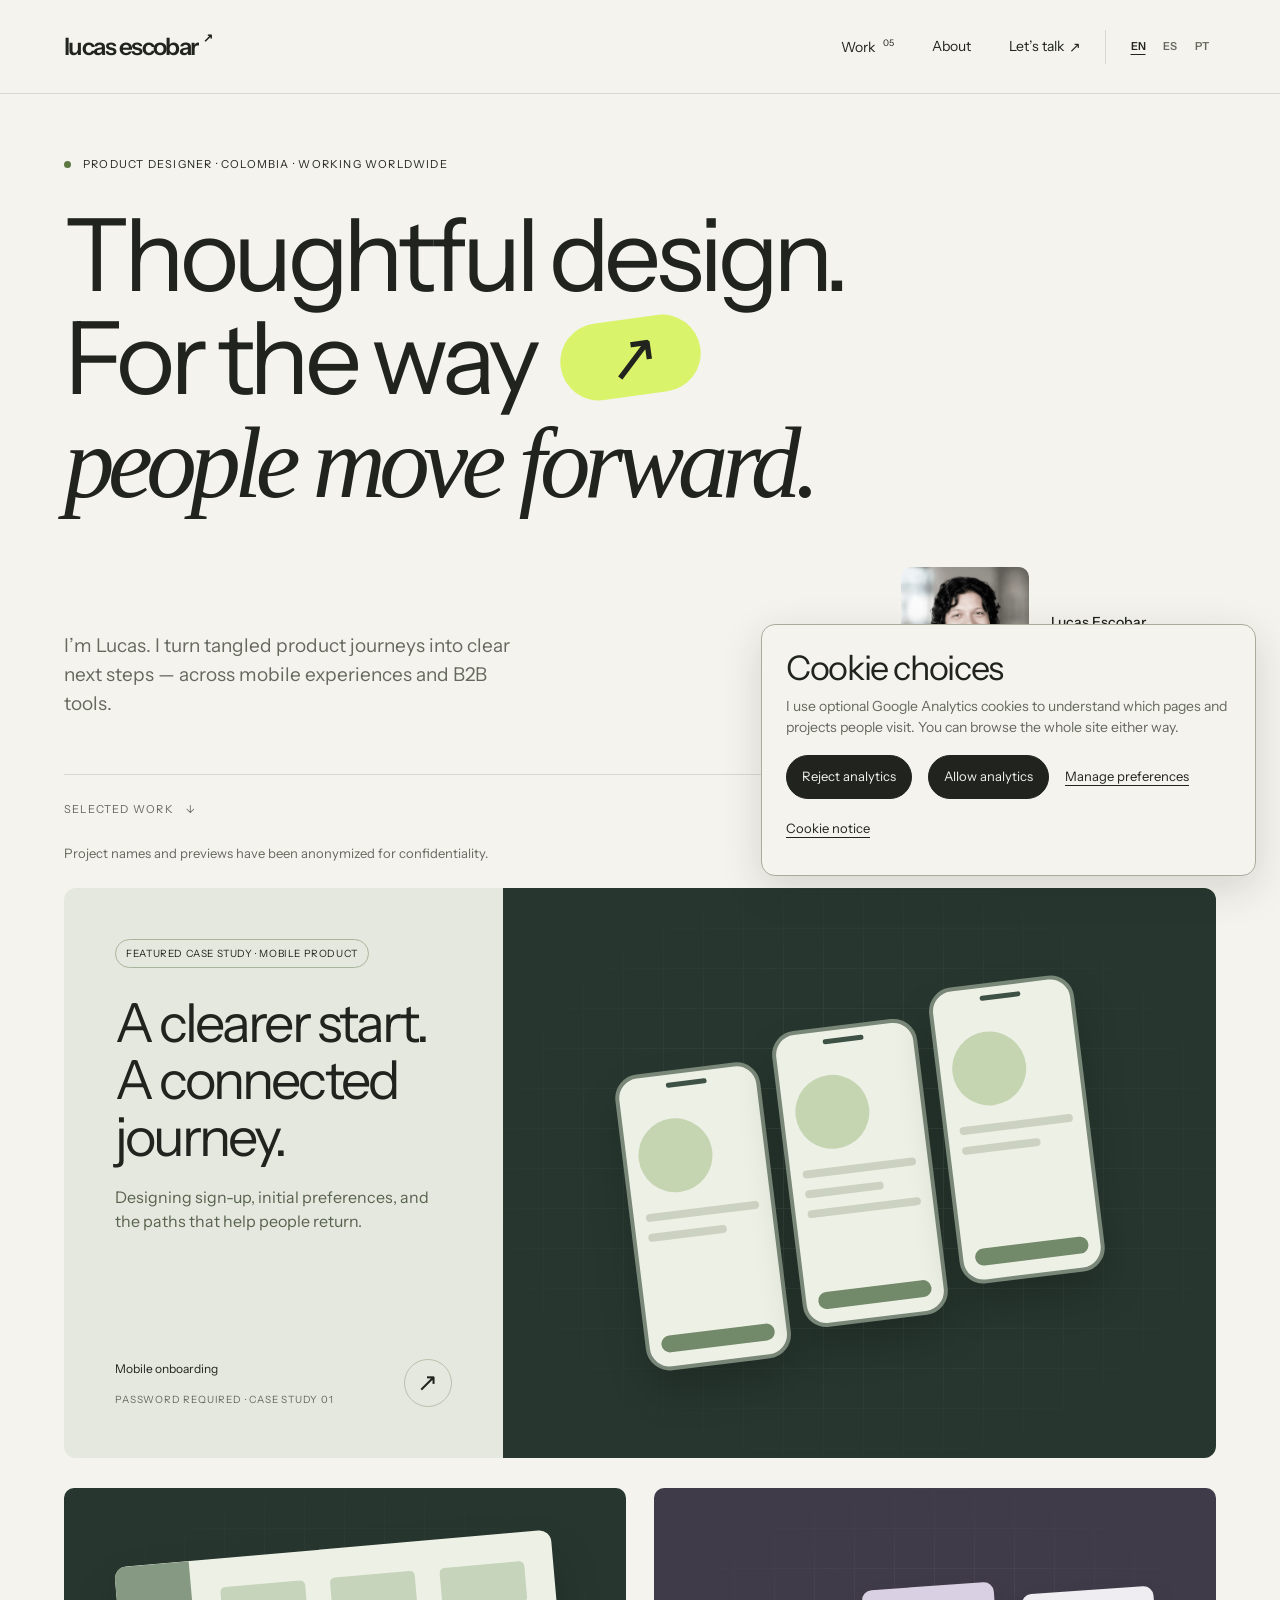
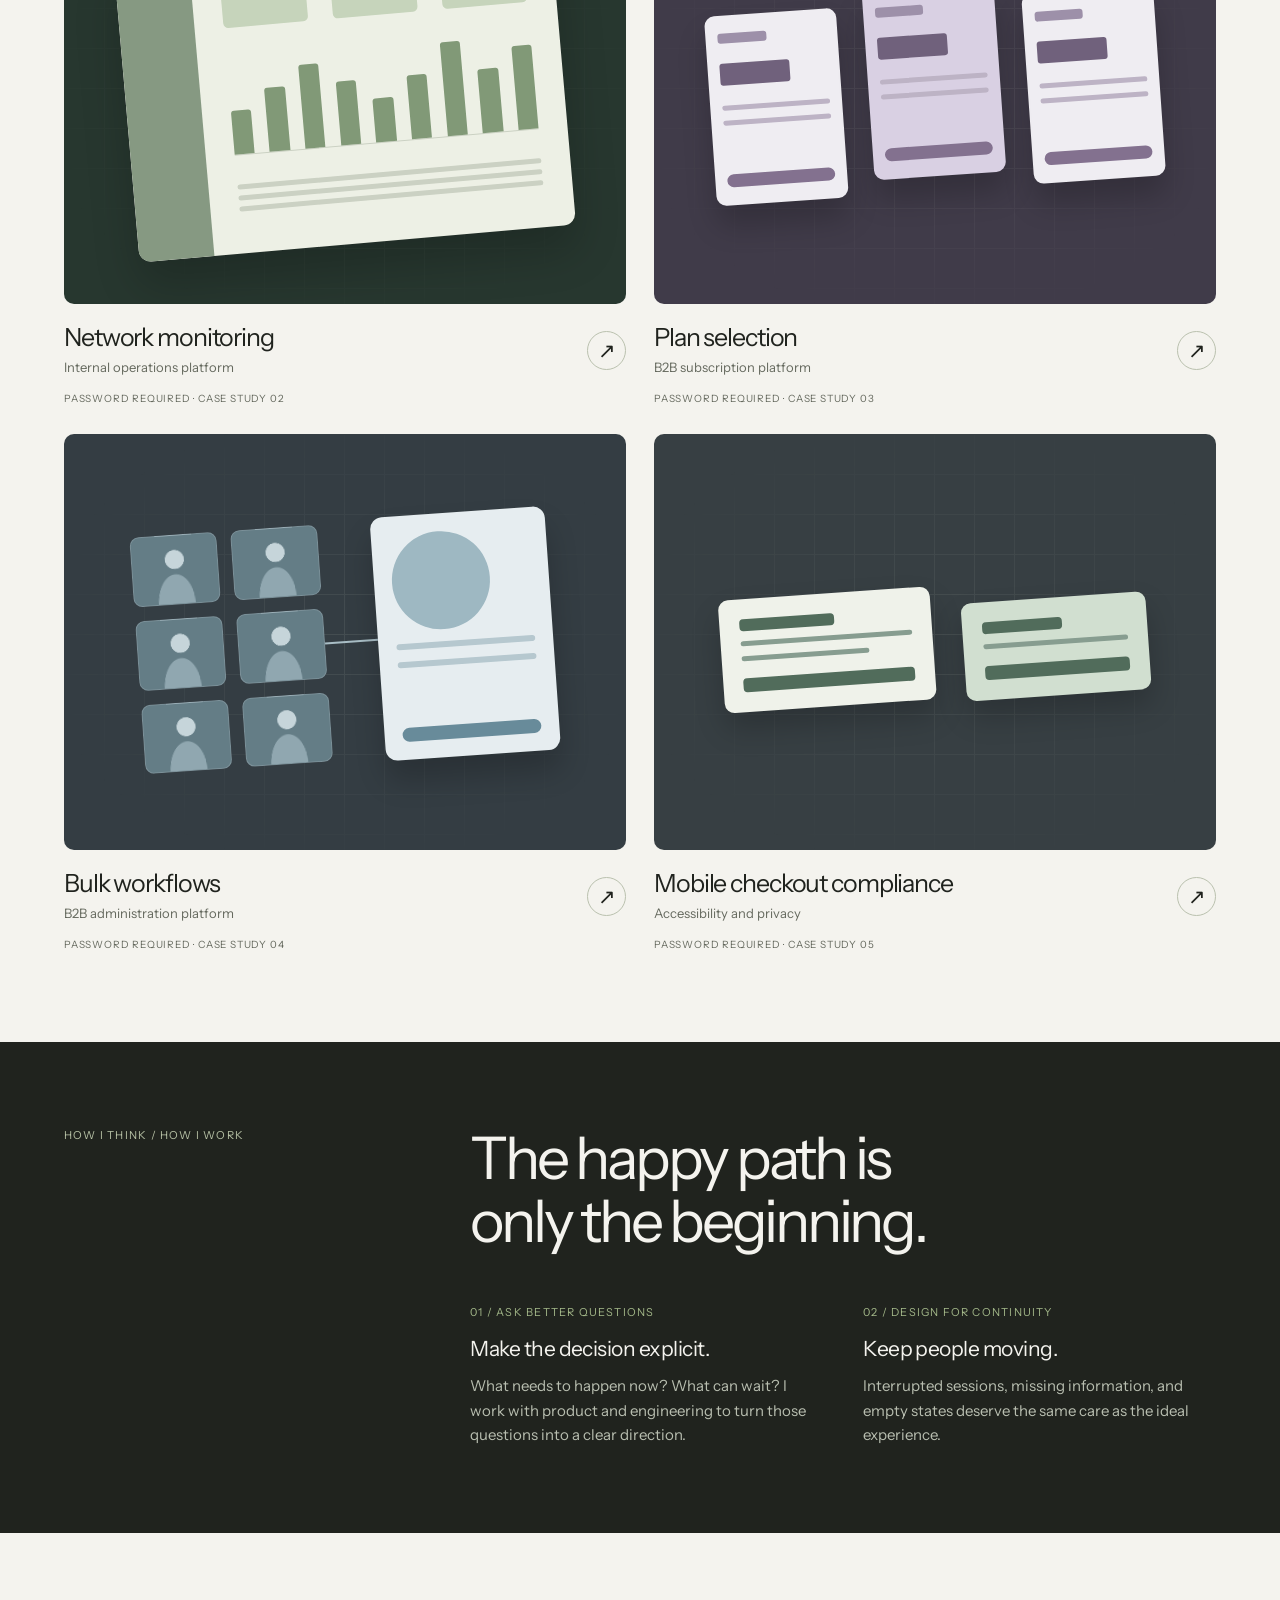
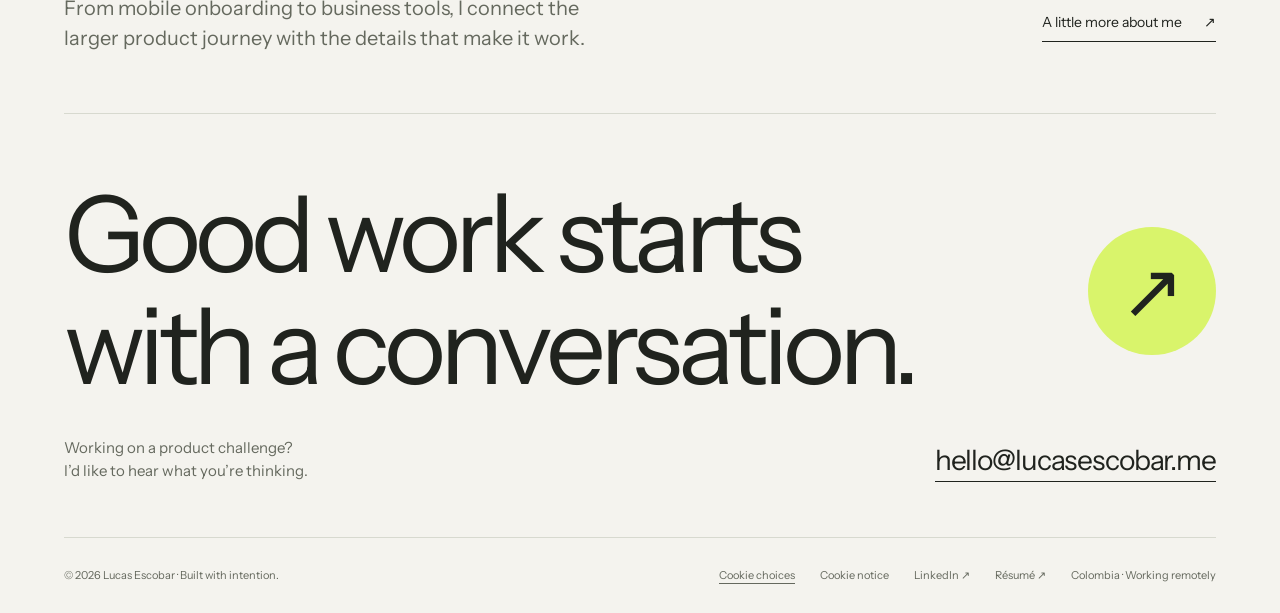
==== commit 06ae3280: "Add opt-in cookie preferences for portfolio analytics" ====
--- a/index.html
+++ b/index.html
@@ -1,2 +1,2 @@
 <!doctype html>
-<html lang="en"><head><meta charset="utf-8"><meta http-equiv="Content-Security-Policy" content="default-src 'none'; script-src 'self' https://www.googletagmanager.com; connect-src 'self' https://*.google-analytics.com https://*.analytics.google.com https://www.googletagmanager.com; style-src 'self'; img-src 'self' data: https://*.google-analytics.com https://www.googletagmanager.com; font-src 'self'; media-src 'self'; frame-src 'self' https://www.youtube-nocookie.com; object-src 'none'; base-uri 'none'; form-action 'none'"><meta name="ga-measurement-id" content="G-6Q09Z8VF0H"><meta name="googlebot" content="noindex, noimageindex"><meta name="viewport" content="width=device-width,initial-scale=1"><meta name="theme-color" content="#f4f3ee"><meta name="description" content="Lucas Escobar, Product Designer in Colombia. Selected work across mobile onboarding and B2B product experiences."><meta property="og:title" content="Lucas Escobar — Product Designer"><meta property="og:description" content="Thoughtful product design. From the first question to the smallest interaction."><meta property="og:type" content="website"><meta property="og:url" content="https://lucasescobar.me/"><meta property="og:site_name" content="Lucas Escobar — Product Designer"><meta property="og:locale" content="en_US"><meta property="og:image" content="https://lucasescobar.me/assets/social-preview-v1.jpg"><meta property="og:image:secure_url" content="https://lucasescobar.me/assets/social-preview-v1.jpg"><meta property="og:image:type" content="image/jpeg"><meta property="og:image:width" content="1200"><meta property="og:image:height" content="630"><meta property="og:image:alt" content="Lucas Escobar — Product Designer. Mobile and B2B experiences."><meta name="twitter:card" content="summary_large_image"><meta name="twitter:title" content="Lucas Escobar — Product Designer"><meta name="twitter:description" content="Thoughtful product design. From the first question to the smallest interaction."><meta name="twitter:image" content="https://lucasescobar.me/assets/social-preview-v1.jpg"><meta name="twitter:image:alt" content="Lucas Escobar — Product Designer. Mobile and B2B experiences."><link rel="canonical" href="https://lucasescobar.me/"><title>Lucas Escobar — Product Designer</title><link rel="icon" href="favicon.svg" type="image/svg+xml"><link rel="stylesheet" href="styles.css?v=accessibility-case-v1"><script src="content.js?v=checkout-gate-v1" defer></script><script src="translations.js?v=accessibility-case-v3" defer></script><script src="analytics.js?v=accessibility-case-v1" defer></script><script src="portfolio-config.js?v=generic-v1" defer></script><script src="checkout-protected.js?v=1" defer></script><script src="app.js?v=checkout-gate-v1" defer></script></head><body><a class="skip" href="#main">Skip to content</a><header class="nav"><a href="#/" class="brand" aria-label="Lucas Escobar home">lucas escobar<span aria-hidden="true">↗</span></a><nav aria-label="Main navigation"><a href="#/projects" data-nav="projects"><span data-nav-label="Work">Work</span> <sup>05</sup></a><a href="#/about" data-nav="about"><span data-nav-label="About">About</span></a><a href="#/contact" class="nav-contact" data-nav="contact"><span data-nav-label="Let’s talk">Let’s talk</span><span class="nav-contact-arrow" aria-hidden="true">↗</span></a></nav><div id="language" class="language-links" role="group" aria-label="Language"><a href="./" data-language="en" lang="en" hreflang="en" aria-label="English" aria-current="true">EN</a><a href="?lang=es" data-language="es" lang="es" hreflang="es" aria-label="Español">ES</a><a href="?lang=pt" data-language="pt" lang="pt-BR" hreflang="pt-BR" aria-label="Português">PT</a></div></header><main id="main" tabindex="-1"></main><dialog id="lightbox" aria-label="Enlarged project image"><button class="close" aria-label="Close enlarged image">×</button><img alt=""><p></p></dialog><noscript><p class="wrap">Please enable JavaScript to explore the case studies. You can contact me at <a href="mailto:hello@lucasescobar.me">hello@lucasescobar.me</a>.</p></noscript></body></html>
+<html lang="en"><head><meta charset="utf-8"><meta http-equiv="Content-Security-Policy" content="default-src 'none'; script-src 'self' https://www.googletagmanager.com; connect-src 'self' https://*.google-analytics.com https://*.analytics.google.com https://www.googletagmanager.com; style-src 'self'; img-src 'self' data: https://*.google-analytics.com https://www.googletagmanager.com; font-src 'self'; media-src 'self'; frame-src 'self' https://www.youtube-nocookie.com; object-src 'none'; base-uri 'none'; form-action 'none'"><meta name="ga-measurement-id" content="G-6Q09Z8VF0H"><meta name="googlebot" content="noindex, noimageindex"><meta name="viewport" content="width=device-width,initial-scale=1"><meta name="theme-color" content="#f4f3ee"><meta name="description" content="Lucas Escobar, Product Designer in Colombia. Selected work across mobile onboarding and B2B product experiences."><meta property="og:title" content="Lucas Escobar — Product Designer"><meta property="og:description" content="Thoughtful product design. From the first question to the smallest interaction."><meta property="og:type" content="website"><meta property="og:url" content="https://lucasescobar.me/"><meta property="og:site_name" content="Lucas Escobar — Product Designer"><meta property="og:locale" content="en_US"><meta property="og:image" content="https://lucasescobar.me/assets/social-preview-v1.jpg"><meta property="og:image:secure_url" content="https://lucasescobar.me/assets/social-preview-v1.jpg"><meta property="og:image:type" content="image/jpeg"><meta property="og:image:width" content="1200"><meta property="og:image:height" content="630"><meta property="og:image:alt" content="Lucas Escobar — Product Designer. Mobile and B2B experiences."><meta name="twitter:card" content="summary_large_image"><meta name="twitter:title" content="Lucas Escobar — Product Designer"><meta name="twitter:description" content="Thoughtful product design. From the first question to the smallest interaction."><meta name="twitter:image" content="https://lucasescobar.me/assets/social-preview-v1.jpg"><meta name="twitter:image:alt" content="Lucas Escobar — Product Designer. Mobile and B2B experiences."><link rel="canonical" href="https://lucasescobar.me/"><title>Lucas Escobar — Product Designer</title><link rel="icon" href="favicon.svg" type="image/svg+xml"><link rel="stylesheet" href="styles.css?v=cookie-choice-v1"><script src="content.js?v=checkout-gate-v2" defer></script><script src="translations.js?v=cookie-choice-v1" defer></script><script src="analytics.js?v=cookie-choice-v1" defer></script><script src="portfolio-config.js?v=generic-v1" defer></script><script src="app.js?v=cookie-choice-v1" defer></script></head><body><a class="skip" href="#main">Skip to content</a><header class="nav"><a href="#/" class="brand" aria-label="Lucas Escobar home">lucas escobar<span aria-hidden="true">↗</span></a><nav aria-label="Main navigation"><a href="#/projects" data-nav="projects"><span data-nav-label="Work">Work</span> <sup>05</sup></a><a href="#/about" data-nav="about"><span data-nav-label="About">About</span></a><a href="#/contact" class="nav-contact" data-nav="contact"><span data-nav-label="Let’s talk">Let’s talk</span><span class="nav-contact-arrow" aria-hidden="true">↗</span></a></nav><div id="language" class="language-links" role="group" aria-label="Language"><a href="./" data-language="en" lang="en" hreflang="en" aria-label="English" aria-current="true">EN</a><a href="?lang=es" data-language="es" lang="es" hreflang="es" aria-label="Español">ES</a><a href="?lang=pt" data-language="pt" lang="pt-BR" hreflang="pt-BR" aria-label="Português">PT</a></div></header><main id="main" tabindex="-1"></main><aside id="cookie-panel" class="cookie-panel" aria-labelledby="cookie-heading" hidden></aside><dialog id="lightbox" aria-label="Enlarged project image"><button class="close" aria-label="Close enlarged image">×</button><img alt=""><p></p></dialog><noscript><p class="wrap">Please enable JavaScript to explore the case studies. You can contact me at <a href="mailto:hello@lucasescobar.me">hello@lucasescobar.me</a>.</p></noscript></body></html>
--- a/styles.css
+++ b/styles.css
@@ -436,3 +436,29 @@
 .abstract-accessibility span{height:5px}
 .abstract-accessibility span+span{width:74%}
 .abstract-accessibility b{height:14px;margin-top:7px;background:#516c5b}
+
+.cookie-panel{position:fixed;z-index:20;inset:auto max(24px,env(safe-area-inset-right)) max(24px,env(safe-area-inset-bottom)) auto;width:min(495px,calc(100% - 48px));max-height:calc(100dvh - 48px);overflow:auto;padding:24px;background:var(--paper);border:1px solid #a8ac9c;border-radius:14px;box-shadow:0 12px 40px #20231e26}
+.cookie-panel[hidden]{display:none}
+.cookie-panel h2,.cookie-notice h2{font-size:clamp(25px,3vw,34px);line-height:1.12;letter-spacing:-.04em}
+.cookie-panel p,.cookie-option small{color:var(--muted);font-size:14px;line-height:1.5;margin-top:9px}
+.cookie-actions{display:flex;flex-wrap:wrap;gap:8px 16px;margin-top:17px;align-items:center}
+.cookie-actions button,.cookie-actions a,.cookie-primary{min-height:44px;display:inline-flex;align-items:center;justify-content:center;font-size:13px;color:inherit}
+.cookie-actions button:not(.cookie-primary),.cookie-footer-link{padding:4px 0;border:0;background:none;text-decoration:underline;text-underline-offset:4px}
+.cookie-primary{background:var(--ink);color:var(--paper);border:1px solid var(--ink);border-radius:999px;padding:9px 15px}
+.cookie-actions .cookie-primary{color:var(--paper)}
+.cookie-primary:hover{background:var(--green)}
+.cookie-actions a,.cookie-notice a{text-decoration:underline;text-underline-offset:4px}
+.cookie-option{display:flex;align-items:flex-start;gap:11px;padding:12px 0;margin-top:12px;border-top:1px solid var(--line);cursor:pointer}
+.cookie-option input{width:20px;height:20px;flex:none;margin:0;accent-color:var(--green)}
+.cookie-option small{display:block;margin-top:3px}
+.cookie-footer-link{font:inherit;color:inherit}
+.footer-links{flex-wrap:wrap;align-items:center}
+.cookie-notice{max-width:720px;padding-bottom:64px}
+.cookie-notice section{border-top:1px solid var(--line);padding:26px 0}
+.cookie-notice p,.cookie-notice .cookie-primary,.cookie-notice section>a{margin-top:12px}
+.cookie-notice section>a{display:inline-block}
+.video-placeholder{height:auto;min-height:180px;aspect-ratio:auto;background:#e5e8df;border-radius:10px;padding:24px;display:grid;justify-items:center;align-content:center;gap:14px;text-align:center}
+.video-placeholder p{font-size:14px;color:var(--muted)}
+@media(max-width:540px){.cookie-panel{inset:auto 12px max(12px,env(safe-area-inset-bottom));width:auto;padding:16px}.cookie-actions{gap:5px 12px}.cookie-actions .cookie-primary{flex:1 1 auto}.footer-links{column-gap:14px}}
+
+html:has(.cookie-panel:not([hidden])){scroll-padding-bottom:min(60dvh,400px)}
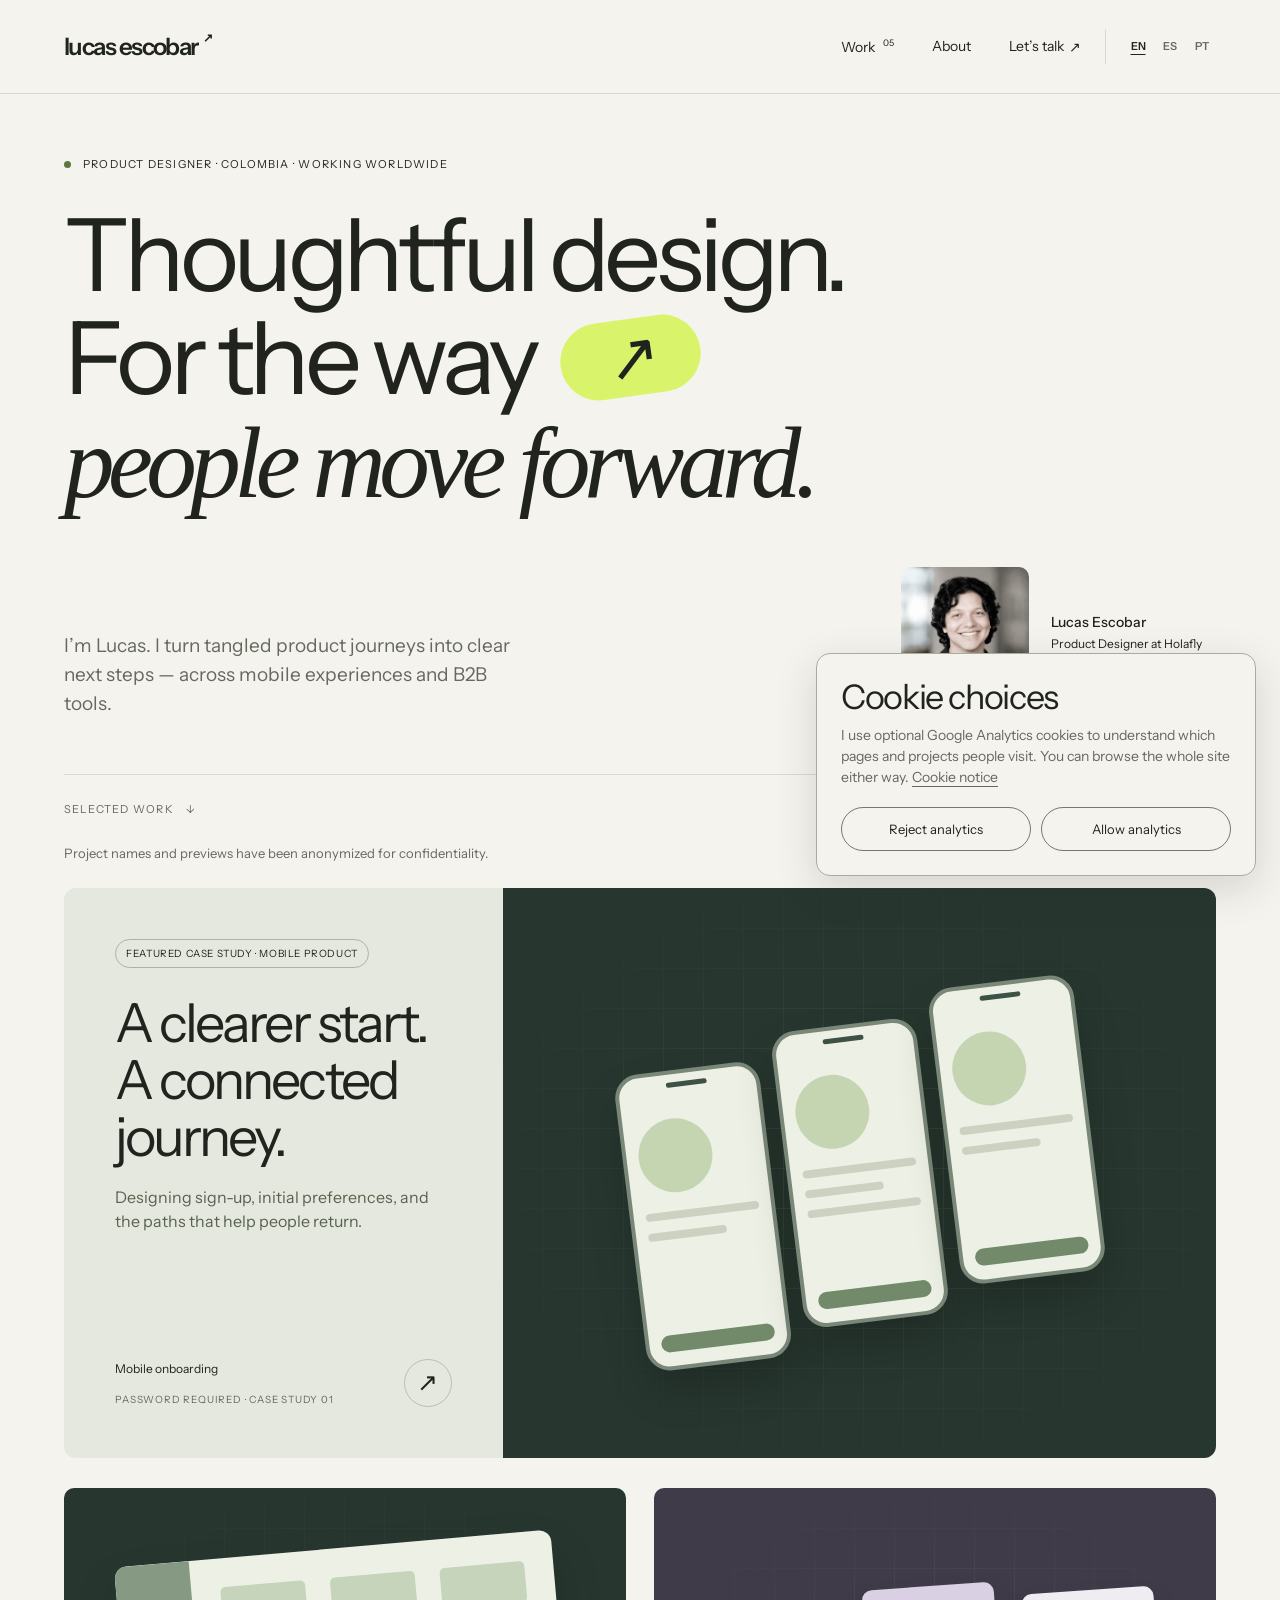
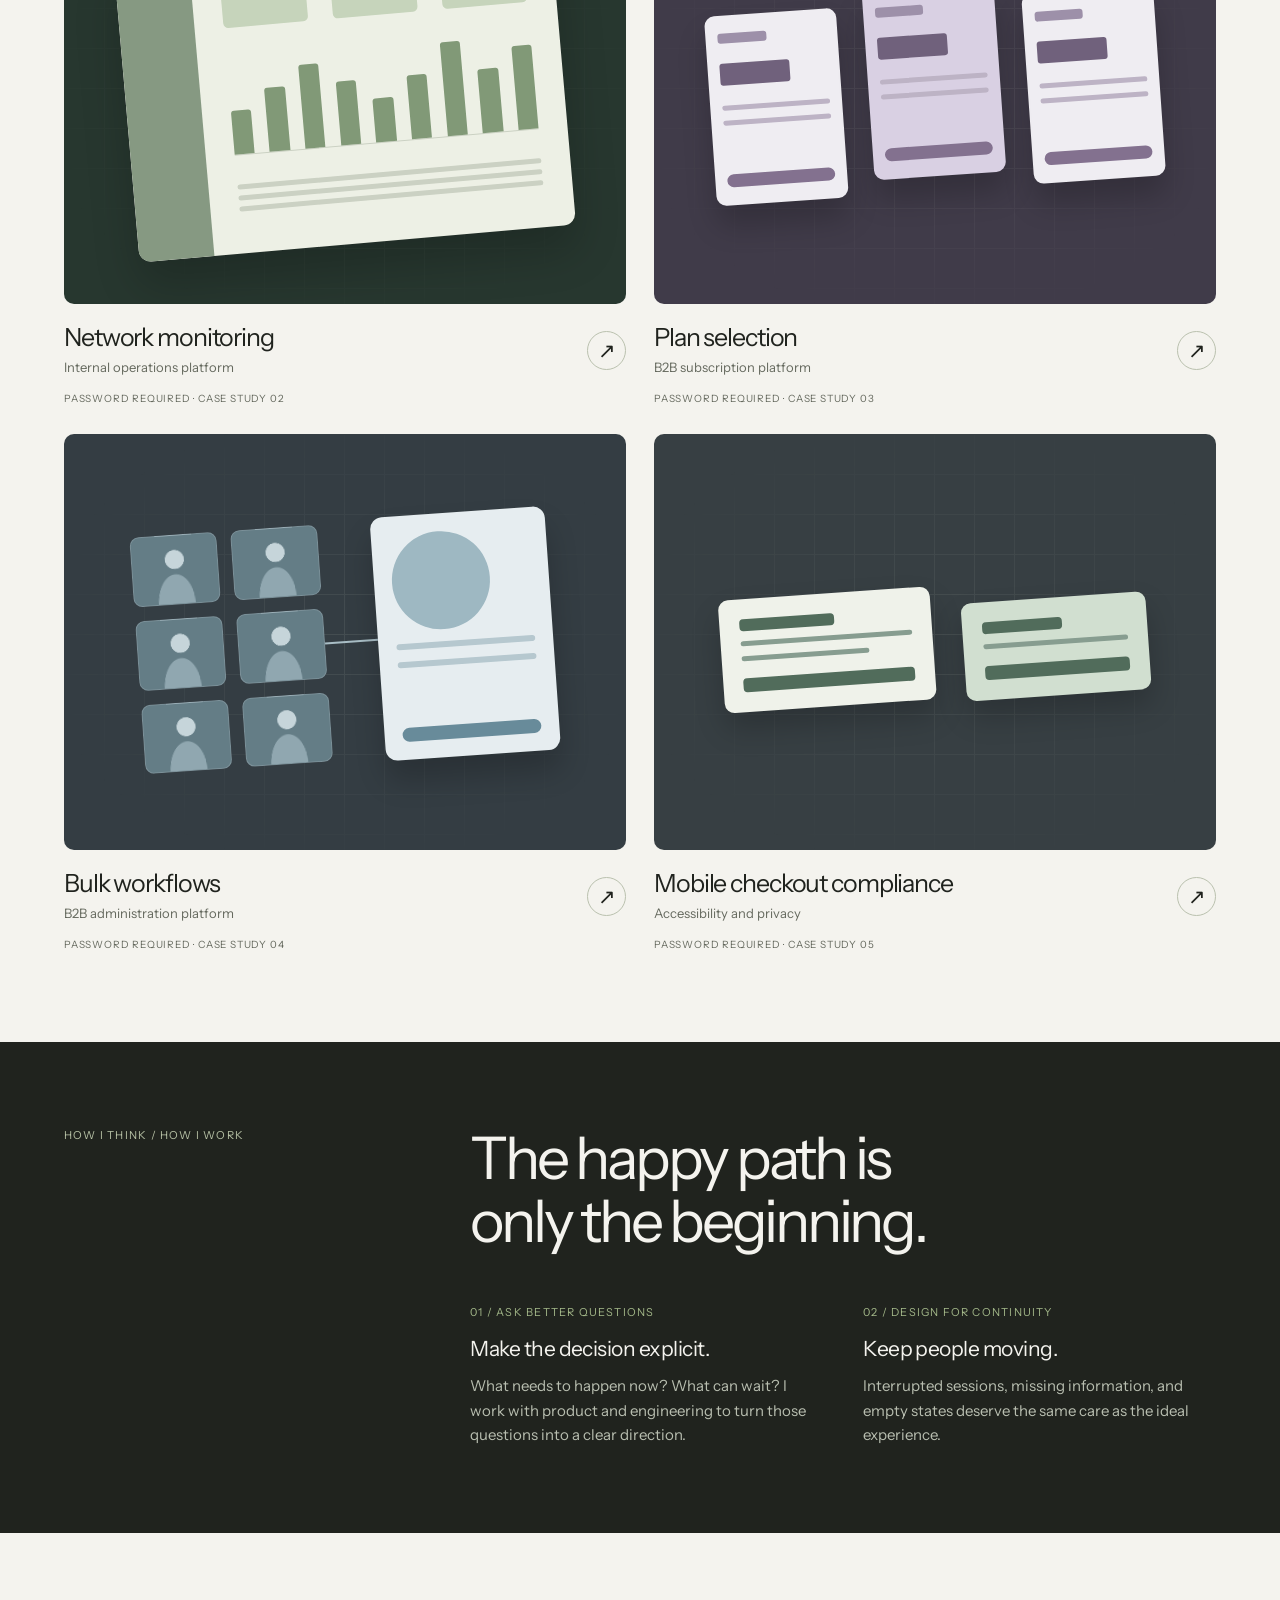
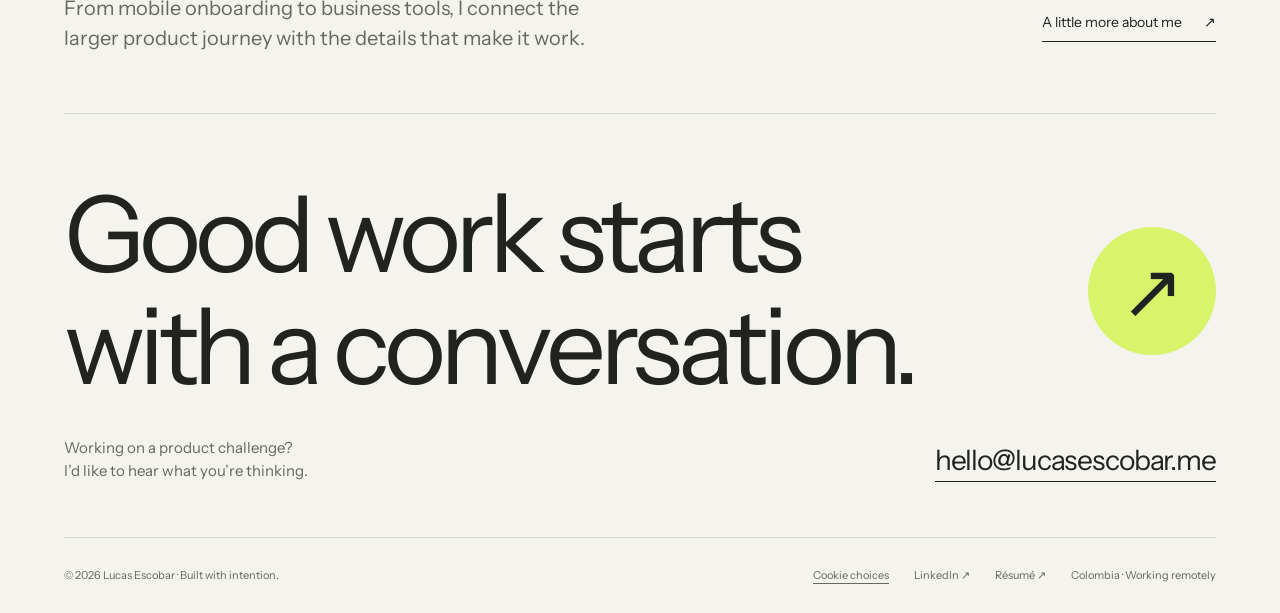
==== commit 7bba4ab1: "Simplify cookie banner to two equally weighted decisions" ====
--- a/index.html
+++ b/index.html
@@ -1,2 +1,2 @@
 <!doctype html>
-<html lang="en"><head><meta charset="utf-8"><meta http-equiv="Content-Security-Policy" content="default-src 'none'; script-src 'self' https://www.googletagmanager.com; connect-src 'self' https://*.google-analytics.com https://*.analytics.google.com https://www.googletagmanager.com; style-src 'self'; img-src 'self' data: https://*.google-analytics.com https://www.googletagmanager.com; font-src 'self'; media-src 'self'; frame-src 'self' https://www.youtube-nocookie.com; object-src 'none'; base-uri 'none'; form-action 'none'"><meta name="ga-measurement-id" content="G-6Q09Z8VF0H"><meta name="googlebot" content="noindex, noimageindex"><meta name="viewport" content="width=device-width,initial-scale=1"><meta name="theme-color" content="#f4f3ee"><meta name="description" content="Lucas Escobar, Product Designer in Colombia. Selected work across mobile onboarding and B2B product experiences."><meta property="og:title" content="Lucas Escobar — Product Designer"><meta property="og:description" content="Thoughtful product design. From the first question to the smallest interaction."><meta property="og:type" content="website"><meta property="og:url" content="https://lucasescobar.me/"><meta property="og:site_name" content="Lucas Escobar — Product Designer"><meta property="og:locale" content="en_US"><meta property="og:image" content="https://lucasescobar.me/assets/social-preview-v1.jpg"><meta property="og:image:secure_url" content="https://lucasescobar.me/assets/social-preview-v1.jpg"><meta property="og:image:type" content="image/jpeg"><meta property="og:image:width" content="1200"><meta property="og:image:height" content="630"><meta property="og:image:alt" content="Lucas Escobar — Product Designer. Mobile and B2B experiences."><meta name="twitter:card" content="summary_large_image"><meta name="twitter:title" content="Lucas Escobar — Product Designer"><meta name="twitter:description" content="Thoughtful product design. From the first question to the smallest interaction."><meta name="twitter:image" content="https://lucasescobar.me/assets/social-preview-v1.jpg"><meta name="twitter:image:alt" content="Lucas Escobar — Product Designer. Mobile and B2B experiences."><link rel="canonical" href="https://lucasescobar.me/"><title>Lucas Escobar — Product Designer</title><link rel="icon" href="favicon.svg" type="image/svg+xml"><link rel="stylesheet" href="styles.css?v=cookie-choice-v1"><script src="content.js?v=checkout-gate-v2" defer></script><script src="translations.js?v=cookie-choice-v1" defer></script><script src="analytics.js?v=cookie-choice-v1" defer></script><script src="portfolio-config.js?v=generic-v1" defer></script><script src="app.js?v=cookie-choice-v1" defer></script></head><body><a class="skip" href="#main">Skip to content</a><header class="nav"><a href="#/" class="brand" aria-label="Lucas Escobar home">lucas escobar<span aria-hidden="true">↗</span></a><nav aria-label="Main navigation"><a href="#/projects" data-nav="projects"><span data-nav-label="Work">Work</span> <sup>05</sup></a><a href="#/about" data-nav="about"><span data-nav-label="About">About</span></a><a href="#/contact" class="nav-contact" data-nav="contact"><span data-nav-label="Let’s talk">Let’s talk</span><span class="nav-contact-arrow" aria-hidden="true">↗</span></a></nav><div id="language" class="language-links" role="group" aria-label="Language"><a href="./" data-language="en" lang="en" hreflang="en" aria-label="English" aria-current="true">EN</a><a href="?lang=es" data-language="es" lang="es" hreflang="es" aria-label="Español">ES</a><a href="?lang=pt" data-language="pt" lang="pt-BR" hreflang="pt-BR" aria-label="Português">PT</a></div></header><main id="main" tabindex="-1"></main><aside id="cookie-panel" class="cookie-panel" aria-labelledby="cookie-heading" hidden></aside><dialog id="lightbox" aria-label="Enlarged project image"><button class="close" aria-label="Close enlarged image">×</button><img alt=""><p></p></dialog><noscript><p class="wrap">Please enable JavaScript to explore the case studies. You can contact me at <a href="mailto:hello@lucasescobar.me">hello@lucasescobar.me</a>.</p></noscript></body></html>
+<html lang="en"><head><meta charset="utf-8"><meta http-equiv="Content-Security-Policy" content="default-src 'none'; script-src 'self' https://www.googletagmanager.com; connect-src 'self' https://*.google-analytics.com https://*.analytics.google.com https://www.googletagmanager.com; style-src 'self'; img-src 'self' data: https://*.google-analytics.com https://www.googletagmanager.com; font-src 'self'; media-src 'self'; frame-src 'self' https://www.youtube-nocookie.com; object-src 'none'; base-uri 'none'; form-action 'none'"><meta name="ga-measurement-id" content="G-6Q09Z8VF0H"><meta name="googlebot" content="noindex, noimageindex"><meta name="viewport" content="width=device-width,initial-scale=1"><meta name="theme-color" content="#f4f3ee"><meta name="description" content="Lucas Escobar, Product Designer in Colombia. Selected work across mobile onboarding and B2B product experiences."><meta property="og:title" content="Lucas Escobar — Product Designer"><meta property="og:description" content="Thoughtful product design. From the first question to the smallest interaction."><meta property="og:type" content="website"><meta property="og:url" content="https://lucasescobar.me/"><meta property="og:site_name" content="Lucas Escobar — Product Designer"><meta property="og:locale" content="en_US"><meta property="og:image" content="https://lucasescobar.me/assets/social-preview-v1.jpg"><meta property="og:image:secure_url" content="https://lucasescobar.me/assets/social-preview-v1.jpg"><meta property="og:image:type" content="image/jpeg"><meta property="og:image:width" content="1200"><meta property="og:image:height" content="630"><meta property="og:image:alt" content="Lucas Escobar — Product Designer. Mobile and B2B experiences."><meta name="twitter:card" content="summary_large_image"><meta name="twitter:title" content="Lucas Escobar — Product Designer"><meta name="twitter:description" content="Thoughtful product design. From the first question to the smallest interaction."><meta name="twitter:image" content="https://lucasescobar.me/assets/social-preview-v1.jpg"><meta name="twitter:image:alt" content="Lucas Escobar — Product Designer. Mobile and B2B experiences."><link rel="canonical" href="https://lucasescobar.me/"><title>Lucas Escobar — Product Designer</title><link rel="icon" href="favicon.svg" type="image/svg+xml"><link rel="stylesheet" href="styles.css?v=cookie-choice-v2"><script src="content.js?v=checkout-gate-v2" defer></script><script src="translations.js?v=cookie-choice-v2" defer></script><script src="analytics.js?v=cookie-choice-v2" defer></script><script src="portfolio-config.js?v=generic-v1" defer></script><script src="app.js?v=cookie-choice-v2" defer></script></head><body><a class="skip" href="#main">Skip to content</a><header class="nav"><a href="#/" class="brand" aria-label="Lucas Escobar home">lucas escobar<span aria-hidden="true">↗</span></a><nav aria-label="Main navigation"><a href="#/projects" data-nav="projects"><span data-nav-label="Work">Work</span> <sup>05</sup></a><a href="#/about" data-nav="about"><span data-nav-label="About">About</span></a><a href="#/contact" class="nav-contact" data-nav="contact"><span data-nav-label="Let’s talk">Let’s talk</span><span class="nav-contact-arrow" aria-hidden="true">↗</span></a></nav><div id="language" class="language-links" role="group" aria-label="Language"><a href="./" data-language="en" lang="en" hreflang="en" aria-label="English" aria-current="true">EN</a><a href="?lang=es" data-language="es" lang="es" hreflang="es" aria-label="Español">ES</a><a href="?lang=pt" data-language="pt" lang="pt-BR" hreflang="pt-BR" aria-label="Português">PT</a></div></header><main id="main" tabindex="-1"></main><aside id="cookie-panel" class="cookie-panel" aria-labelledby="cookie-heading" hidden></aside><dialog id="lightbox" aria-label="Enlarged project image"><button class="close" aria-label="Close enlarged image">×</button><img alt=""><p></p></dialog><noscript><p class="wrap">Please enable JavaScript to explore the case studies. You can contact me at <a href="mailto:hello@lucasescobar.me">hello@lucasescobar.me</a>.</p></noscript></body></html>
--- a/styles.css
+++ b/styles.css
@@ -437,28 +437,21 @@
 .abstract-accessibility span+span{width:74%}
 .abstract-accessibility b{height:14px;margin-top:7px;background:#516c5b}
 
-.cookie-panel{position:fixed;z-index:20;inset:auto max(24px,env(safe-area-inset-right)) max(24px,env(safe-area-inset-bottom)) auto;width:min(495px,calc(100% - 48px));max-height:calc(100dvh - 48px);overflow:auto;padding:24px;background:var(--paper);border:1px solid #a8ac9c;border-radius:14px;box-shadow:0 12px 40px #20231e26}
+.cookie-panel{position:fixed;z-index:20;inset:auto max(24px,env(safe-area-inset-right)) max(24px,env(safe-area-inset-bottom)) auto;width:min(440px,calc(100% - 48px));max-height:calc(100dvh - 48px);overflow:auto;padding:24px;background:var(--paper);border:1px solid #a8ac9c;border-radius:14px;box-shadow:0 12px 40px #20231e26}
 .cookie-panel[hidden]{display:none}
 .cookie-panel h2,.cookie-notice h2{font-size:clamp(25px,3vw,34px);line-height:1.12;letter-spacing:-.04em}
-.cookie-panel p,.cookie-option small{color:var(--muted);font-size:14px;line-height:1.5;margin-top:9px}
-.cookie-actions{display:flex;flex-wrap:wrap;gap:8px 16px;margin-top:17px;align-items:center}
-.cookie-actions button,.cookie-actions a,.cookie-primary{min-height:44px;display:inline-flex;align-items:center;justify-content:center;font-size:13px;color:inherit}
-.cookie-actions button:not(.cookie-primary),.cookie-footer-link{padding:4px 0;border:0;background:none;text-decoration:underline;text-underline-offset:4px}
-.cookie-primary{background:var(--ink);color:var(--paper);border:1px solid var(--ink);border-radius:999px;padding:9px 15px}
-.cookie-actions .cookie-primary{color:var(--paper)}
-.cookie-primary:hover{background:var(--green)}
-.cookie-actions a,.cookie-notice a{text-decoration:underline;text-underline-offset:4px}
-.cookie-option{display:flex;align-items:flex-start;gap:11px;padding:12px 0;margin-top:12px;border-top:1px solid var(--line);cursor:pointer}
-.cookie-option input{width:20px;height:20px;flex:none;margin:0;accent-color:var(--green)}
-.cookie-option small{display:block;margin-top:3px}
-.cookie-footer-link{font:inherit;color:inherit}
+.cookie-panel p{color:var(--muted);font-size:14px;line-height:1.5;margin-top:9px}
+.cookie-actions{display:grid;grid-template-columns:repeat(2,minmax(0,1fr));gap:10px;margin-top:19px}
+.cookie-actions button{min-height:44px;padding:7px 8px;background:transparent;color:var(--ink);border:1px solid #73796c;border-radius:999px;font-size:13px;line-height:1.25}
+.cookie-actions button:hover{background:#e5e8df}
+.cookie-panel a,.cookie-notice a,.cookie-footer-link{text-decoration:underline;text-underline-offset:4px}
+.cookie-footer-link{padding:4px 0;border:0;background:none;font:inherit;color:inherit}
 .footer-links{flex-wrap:wrap;align-items:center}
 .cookie-notice{max-width:720px;padding-bottom:64px}
 .cookie-notice section{border-top:1px solid var(--line);padding:26px 0}
-.cookie-notice p,.cookie-notice .cookie-primary,.cookie-notice section>a{margin-top:12px}
+.cookie-notice p,.cookie-notice .button,.cookie-notice section>a{margin-top:12px}
 .cookie-notice section>a{display:inline-block}
 .video-placeholder{height:auto;min-height:180px;aspect-ratio:auto;background:#e5e8df;border-radius:10px;padding:24px;display:grid;justify-items:center;align-content:center;gap:14px;text-align:center}
 .video-placeholder p{font-size:14px;color:var(--muted)}
-@media(max-width:540px){.cookie-panel{inset:auto 12px max(12px,env(safe-area-inset-bottom));width:auto;padding:16px}.cookie-actions{gap:5px 12px}.cookie-actions .cookie-primary{flex:1 1 auto}.footer-links{column-gap:14px}}
-
+@media(max-width:540px){.cookie-panel{inset:auto 12px max(12px,env(safe-area-inset-bottom));width:auto;padding:16px}.footer-links{column-gap:14px}}
 html:has(.cookie-panel:not([hidden])){scroll-padding-bottom:min(60dvh,400px)}
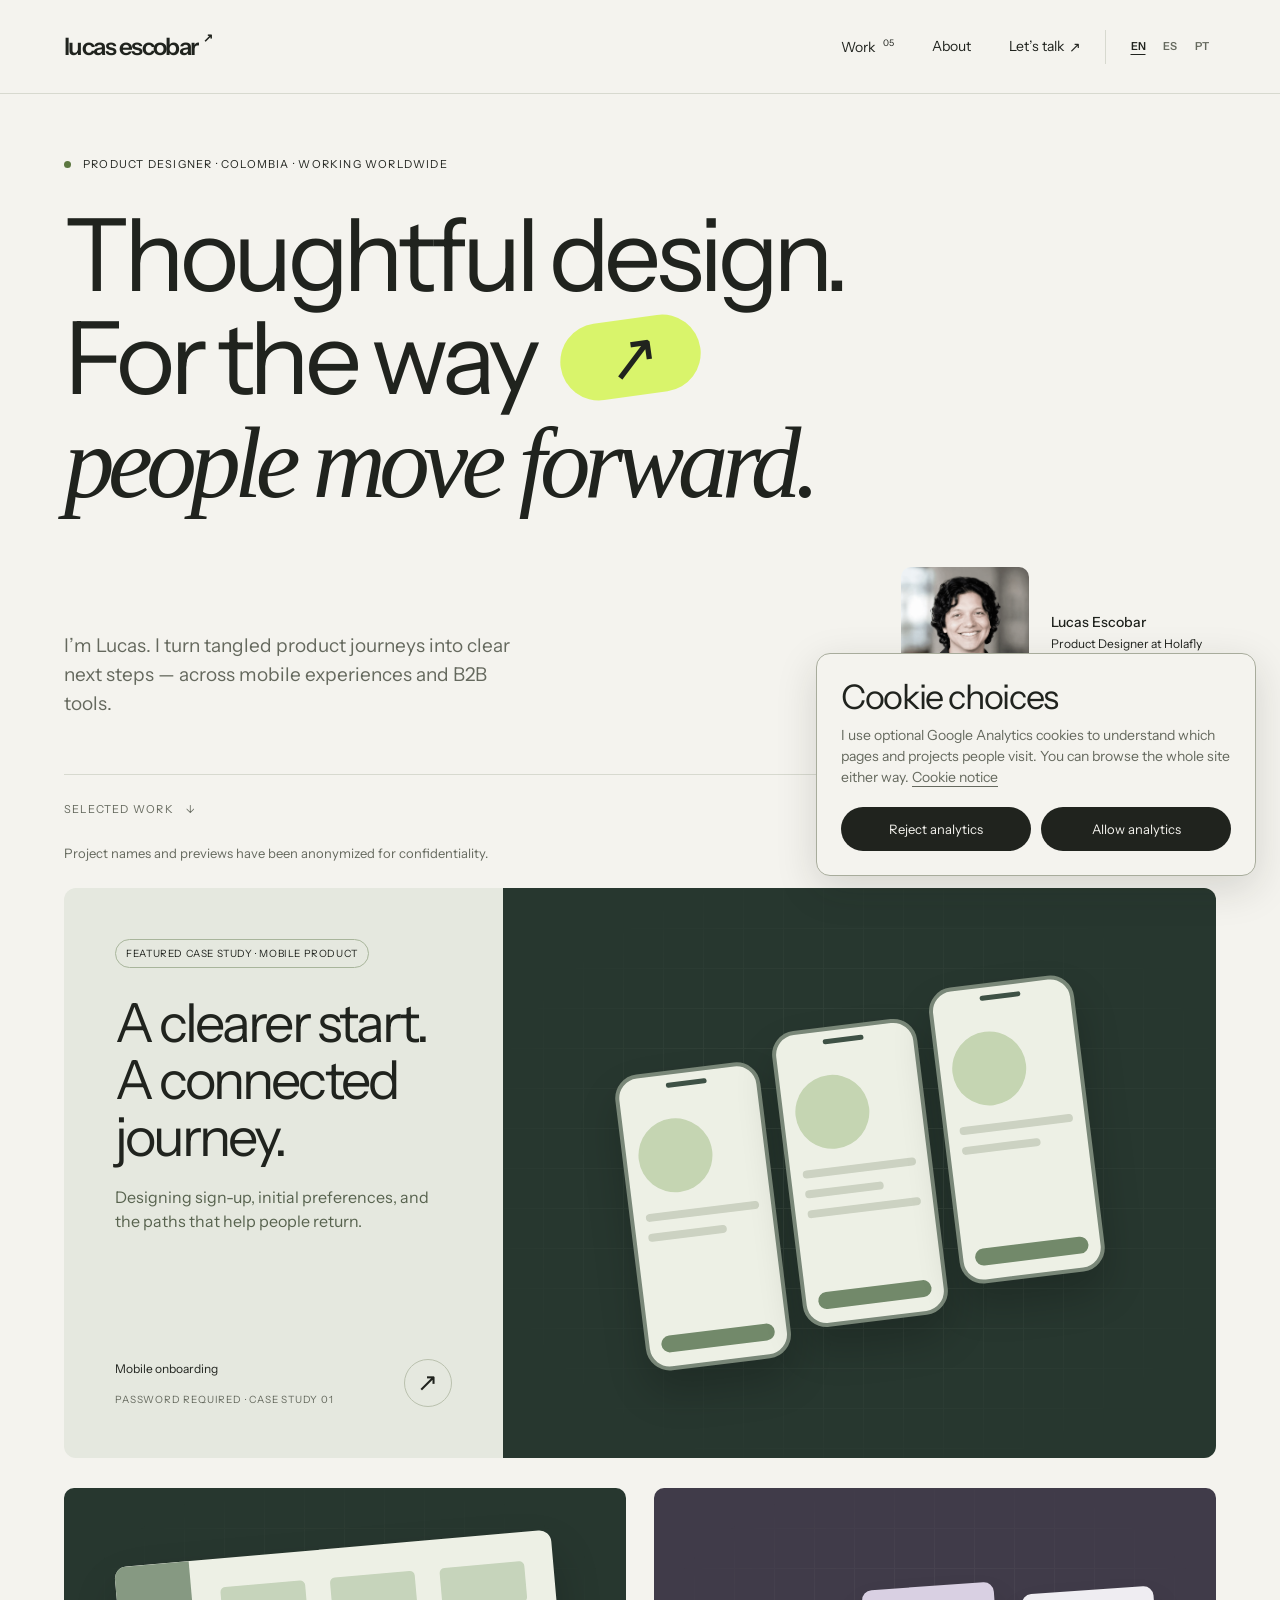
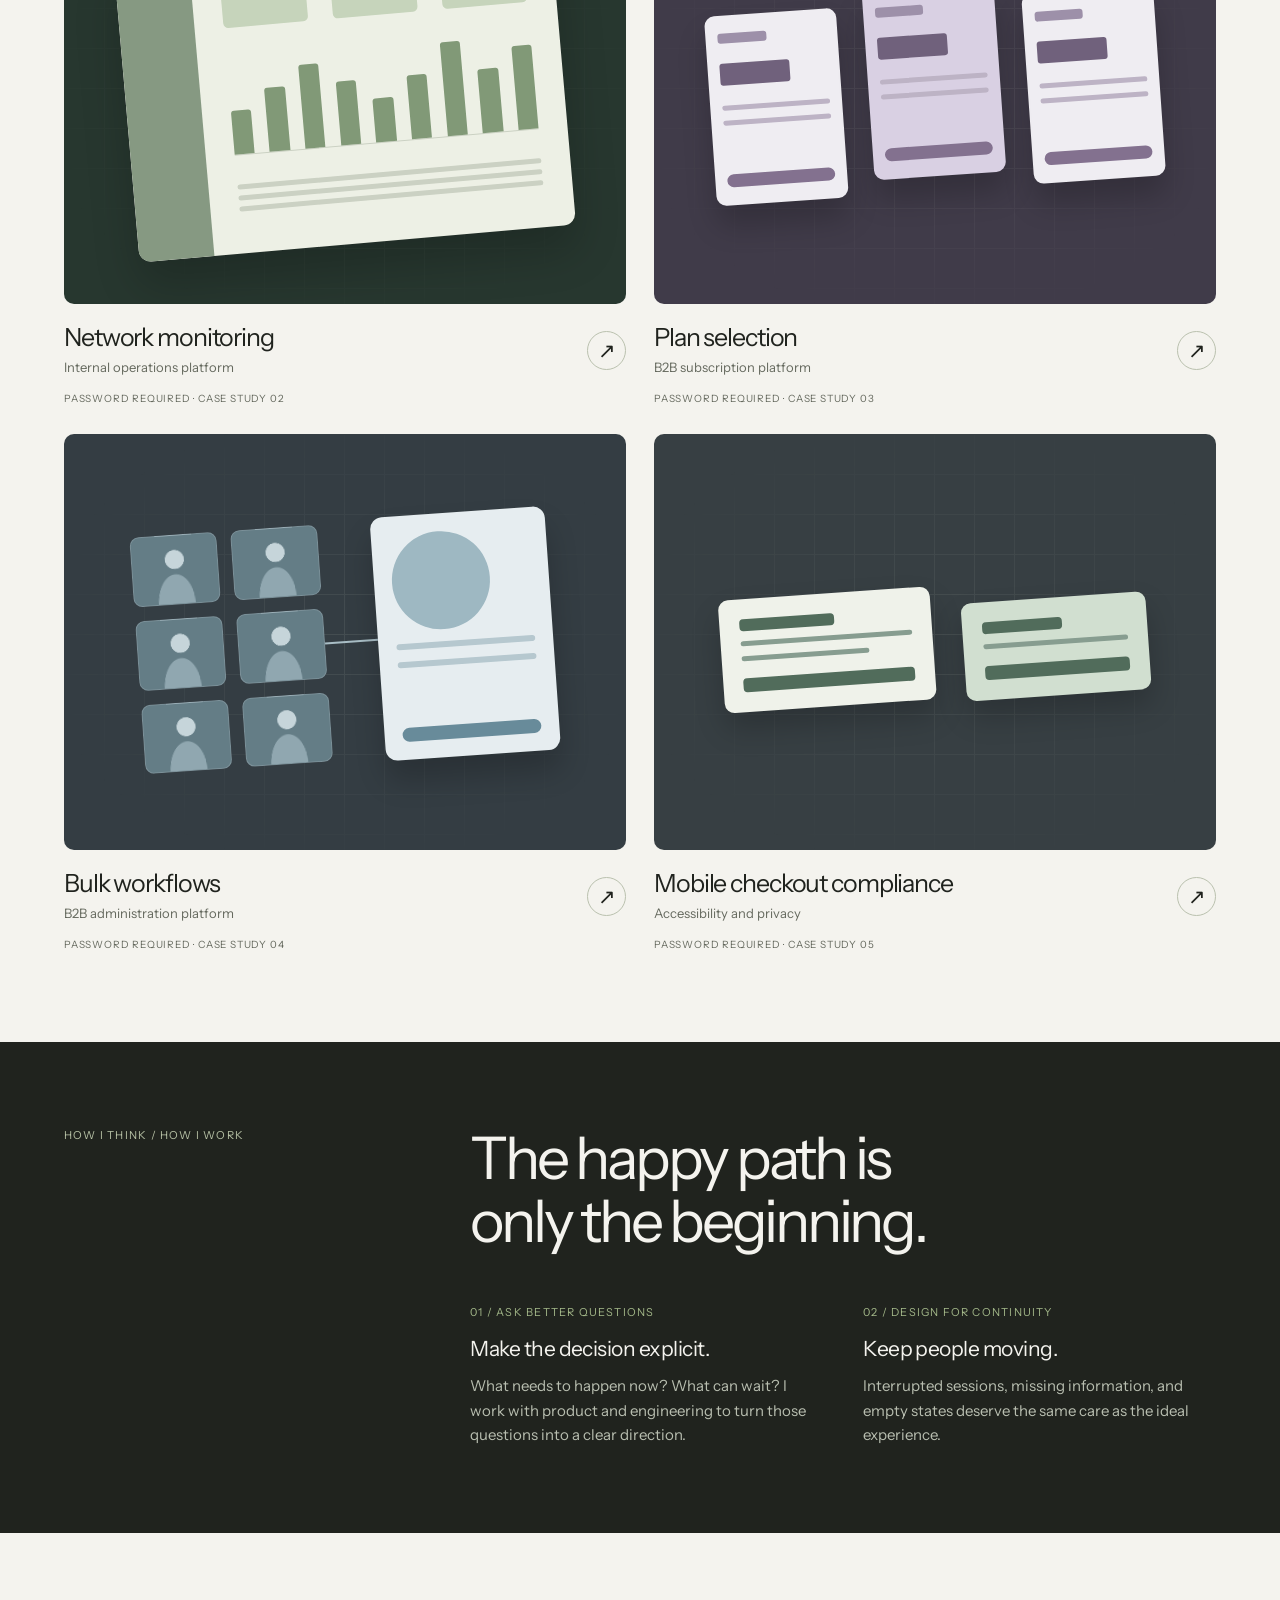
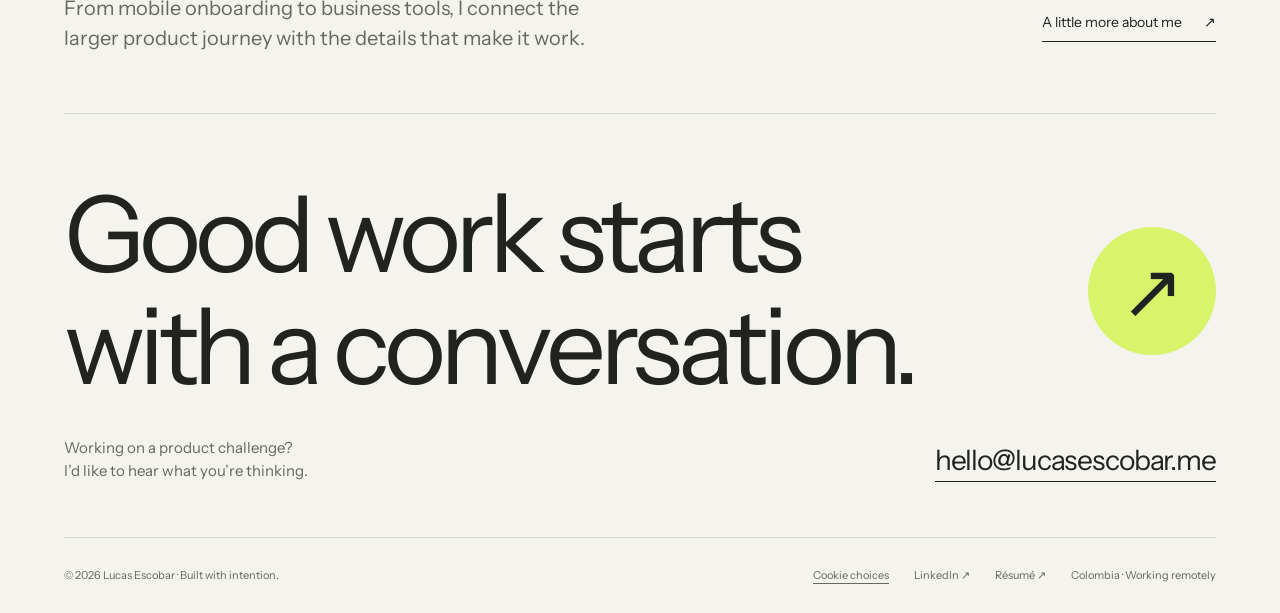
==== commit bd92c861: "Keep the cookie banner visible between routes and reuse primary buttons" ====
--- a/index.html
+++ b/index.html
@@ -1,2 +1,2 @@
 <!doctype html>
-<html lang="en"><head><meta charset="utf-8"><meta http-equiv="Content-Security-Policy" content="default-src 'none'; script-src 'self' https://www.googletagmanager.com; connect-src 'self' https://*.google-analytics.com https://*.analytics.google.com https://www.googletagmanager.com; style-src 'self'; img-src 'self' data: https://*.google-analytics.com https://www.googletagmanager.com; font-src 'self'; media-src 'self'; frame-src 'self' https://www.youtube-nocookie.com; object-src 'none'; base-uri 'none'; form-action 'none'"><meta name="ga-measurement-id" content="G-6Q09Z8VF0H"><meta name="googlebot" content="noindex, noimageindex"><meta name="viewport" content="width=device-width,initial-scale=1"><meta name="theme-color" content="#f4f3ee"><meta name="description" content="Lucas Escobar, Product Designer in Colombia. Selected work across mobile onboarding and B2B product experiences."><meta property="og:title" content="Lucas Escobar — Product Designer"><meta property="og:description" content="Thoughtful product design. From the first question to the smallest interaction."><meta property="og:type" content="website"><meta property="og:url" content="https://lucasescobar.me/"><meta property="og:site_name" content="Lucas Escobar — Product Designer"><meta property="og:locale" content="en_US"><meta property="og:image" content="https://lucasescobar.me/assets/social-preview-v1.jpg"><meta property="og:image:secure_url" content="https://lucasescobar.me/assets/social-preview-v1.jpg"><meta property="og:image:type" content="image/jpeg"><meta property="og:image:width" content="1200"><meta property="og:image:height" content="630"><meta property="og:image:alt" content="Lucas Escobar — Product Designer. Mobile and B2B experiences."><meta name="twitter:card" content="summary_large_image"><meta name="twitter:title" content="Lucas Escobar — Product Designer"><meta name="twitter:description" content="Thoughtful product design. From the first question to the smallest interaction."><meta name="twitter:image" content="https://lucasescobar.me/assets/social-preview-v1.jpg"><meta name="twitter:image:alt" content="Lucas Escobar — Product Designer. Mobile and B2B experiences."><link rel="canonical" href="https://lucasescobar.me/"><title>Lucas Escobar — Product Designer</title><link rel="icon" href="favicon.svg" type="image/svg+xml"><link rel="stylesheet" href="styles.css?v=cookie-choice-v2"><script src="content.js?v=checkout-gate-v2" defer></script><script src="translations.js?v=cookie-choice-v2" defer></script><script src="analytics.js?v=cookie-choice-v2" defer></script><script src="portfolio-config.js?v=generic-v1" defer></script><script src="app.js?v=cookie-choice-v2" defer></script></head><body><a class="skip" href="#main">Skip to content</a><header class="nav"><a href="#/" class="brand" aria-label="Lucas Escobar home">lucas escobar<span aria-hidden="true">↗</span></a><nav aria-label="Main navigation"><a href="#/projects" data-nav="projects"><span data-nav-label="Work">Work</span> <sup>05</sup></a><a href="#/about" data-nav="about"><span data-nav-label="About">About</span></a><a href="#/contact" class="nav-contact" data-nav="contact"><span data-nav-label="Let’s talk">Let’s talk</span><span class="nav-contact-arrow" aria-hidden="true">↗</span></a></nav><div id="language" class="language-links" role="group" aria-label="Language"><a href="./" data-language="en" lang="en" hreflang="en" aria-label="English" aria-current="true">EN</a><a href="?lang=es" data-language="es" lang="es" hreflang="es" aria-label="Español">ES</a><a href="?lang=pt" data-language="pt" lang="pt-BR" hreflang="pt-BR" aria-label="Português">PT</a></div></header><main id="main" tabindex="-1"></main><aside id="cookie-panel" class="cookie-panel" aria-labelledby="cookie-heading" hidden></aside><dialog id="lightbox" aria-label="Enlarged project image"><button class="close" aria-label="Close enlarged image">×</button><img alt=""><p></p></dialog><noscript><p class="wrap">Please enable JavaScript to explore the case studies. You can contact me at <a href="mailto:hello@lucasescobar.me">hello@lucasescobar.me</a>.</p></noscript></body></html>
+<html lang="en"><head><meta charset="utf-8"><meta http-equiv="Content-Security-Policy" content="default-src 'none'; script-src 'self' https://www.googletagmanager.com; connect-src 'self' https://*.google-analytics.com https://*.analytics.google.com https://www.googletagmanager.com; style-src 'self'; img-src 'self' data: https://*.google-analytics.com https://www.googletagmanager.com; font-src 'self'; media-src 'self'; frame-src 'self' https://www.youtube-nocookie.com; object-src 'none'; base-uri 'none'; form-action 'none'"><meta name="ga-measurement-id" content="G-6Q09Z8VF0H"><meta name="googlebot" content="noindex, noimageindex"><meta name="viewport" content="width=device-width,initial-scale=1"><meta name="theme-color" content="#f4f3ee"><meta name="description" content="Lucas Escobar, Product Designer in Colombia. Selected work across mobile onboarding and B2B product experiences."><meta property="og:title" content="Lucas Escobar — Product Designer"><meta property="og:description" content="Thoughtful product design. From the first question to the smallest interaction."><meta property="og:type" content="website"><meta property="og:url" content="https://lucasescobar.me/"><meta property="og:site_name" content="Lucas Escobar — Product Designer"><meta property="og:locale" content="en_US"><meta property="og:image" content="https://lucasescobar.me/assets/social-preview-v1.jpg"><meta property="og:image:secure_url" content="https://lucasescobar.me/assets/social-preview-v1.jpg"><meta property="og:image:type" content="image/jpeg"><meta property="og:image:width" content="1200"><meta property="og:image:height" content="630"><meta property="og:image:alt" content="Lucas Escobar — Product Designer. Mobile and B2B experiences."><meta name="twitter:card" content="summary_large_image"><meta name="twitter:title" content="Lucas Escobar — Product Designer"><meta name="twitter:description" content="Thoughtful product design. From the first question to the smallest interaction."><meta name="twitter:image" content="https://lucasescobar.me/assets/social-preview-v1.jpg"><meta name="twitter:image:alt" content="Lucas Escobar — Product Designer. Mobile and B2B experiences."><link rel="canonical" href="https://lucasescobar.me/"><title>Lucas Escobar — Product Designer</title><link rel="icon" href="favicon.svg" type="image/svg+xml"><link rel="stylesheet" href="styles.css?v=cookie-sticky-v1"><script src="content.js?v=case-languages-v1" defer></script><script src="translations.js?v=case-languages-v1" defer></script><script src="analytics.js?v=cookie-choice-v2" defer></script><script src="portfolio-config.js?v=generic-v1" defer></script><script src="app.js?v=cookie-sticky-v1" defer></script></head><body><a class="skip" href="#main">Skip to content</a><header class="nav"><a href="#/" class="brand" aria-label="Lucas Escobar home">lucas escobar<span aria-hidden="true">↗</span></a><nav aria-label="Main navigation"><a href="#/projects" data-nav="projects"><span data-nav-label="Work">Work</span> <sup>05</sup></a><a href="#/about" data-nav="about"><span data-nav-label="About">About</span></a><a href="#/contact" class="nav-contact" data-nav="contact"><span data-nav-label="Let’s talk">Let’s talk</span><span class="nav-contact-arrow" aria-hidden="true">↗</span></a></nav><div id="language" class="language-links" role="group" aria-label="Language"><a href="./" data-language="en" lang="en" hreflang="en" aria-label="English" aria-current="true">EN</a><a href="?lang=es" data-language="es" lang="es" hreflang="es" aria-label="Español">ES</a><a href="?lang=pt" data-language="pt" lang="pt-BR" hreflang="pt-BR" aria-label="Português">PT</a></div></header><main id="main" tabindex="-1"></main><aside id="cookie-panel" class="cookie-panel" aria-labelledby="cookie-heading" hidden></aside><dialog id="lightbox" aria-label="Enlarged project image"><button class="close" aria-label="Close enlarged image">×</button><img alt=""><p></p></dialog><noscript><p class="wrap">Please enable JavaScript to explore the case studies. You can contact me at <a href="mailto:hello@lucasescobar.me">hello@lucasescobar.me</a>.</p></noscript></body></html>
--- a/styles.css
+++ b/styles.css
@@ -442,8 +442,7 @@
 .cookie-panel h2,.cookie-notice h2{font-size:clamp(25px,3vw,34px);line-height:1.12;letter-spacing:-.04em}
 .cookie-panel p{color:var(--muted);font-size:14px;line-height:1.5;margin-top:9px}
 .cookie-actions{display:grid;grid-template-columns:repeat(2,minmax(0,1fr));gap:10px;margin-top:19px}
-.cookie-actions button{min-height:44px;padding:7px 8px;background:transparent;color:var(--ink);border:1px solid #73796c;border-radius:999px;font-size:13px;line-height:1.25}
-.cookie-actions button:hover{background:#e5e8df}
+.cookie-actions .button{min-height:44px;display:flex;align-items:center;justify-content:center;padding:7px 8px;font-size:13px;line-height:1.25;text-align:center}
 .cookie-panel a,.cookie-notice a,.cookie-footer-link{text-decoration:underline;text-underline-offset:4px}
 .cookie-footer-link{padding:4px 0;border:0;background:none;font:inherit;color:inherit}
 .footer-links{flex-wrap:wrap;align-items:center}
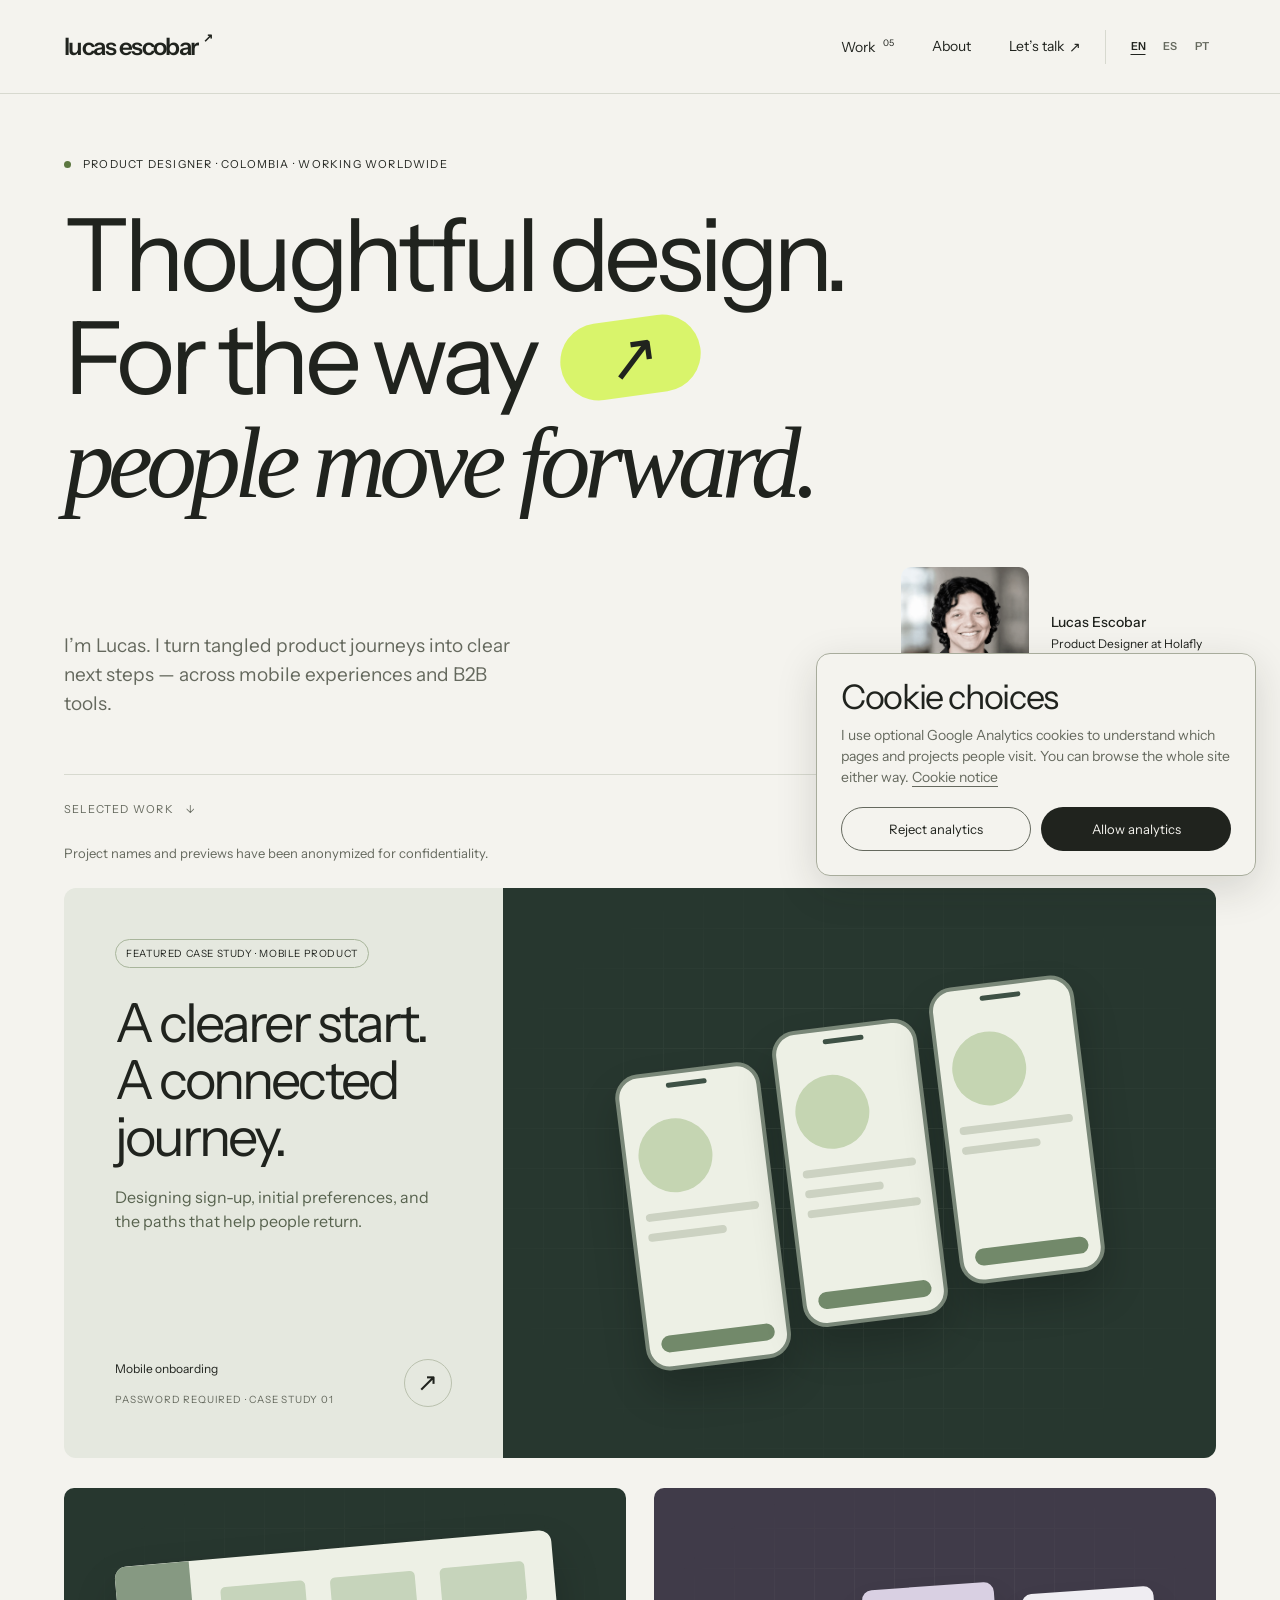
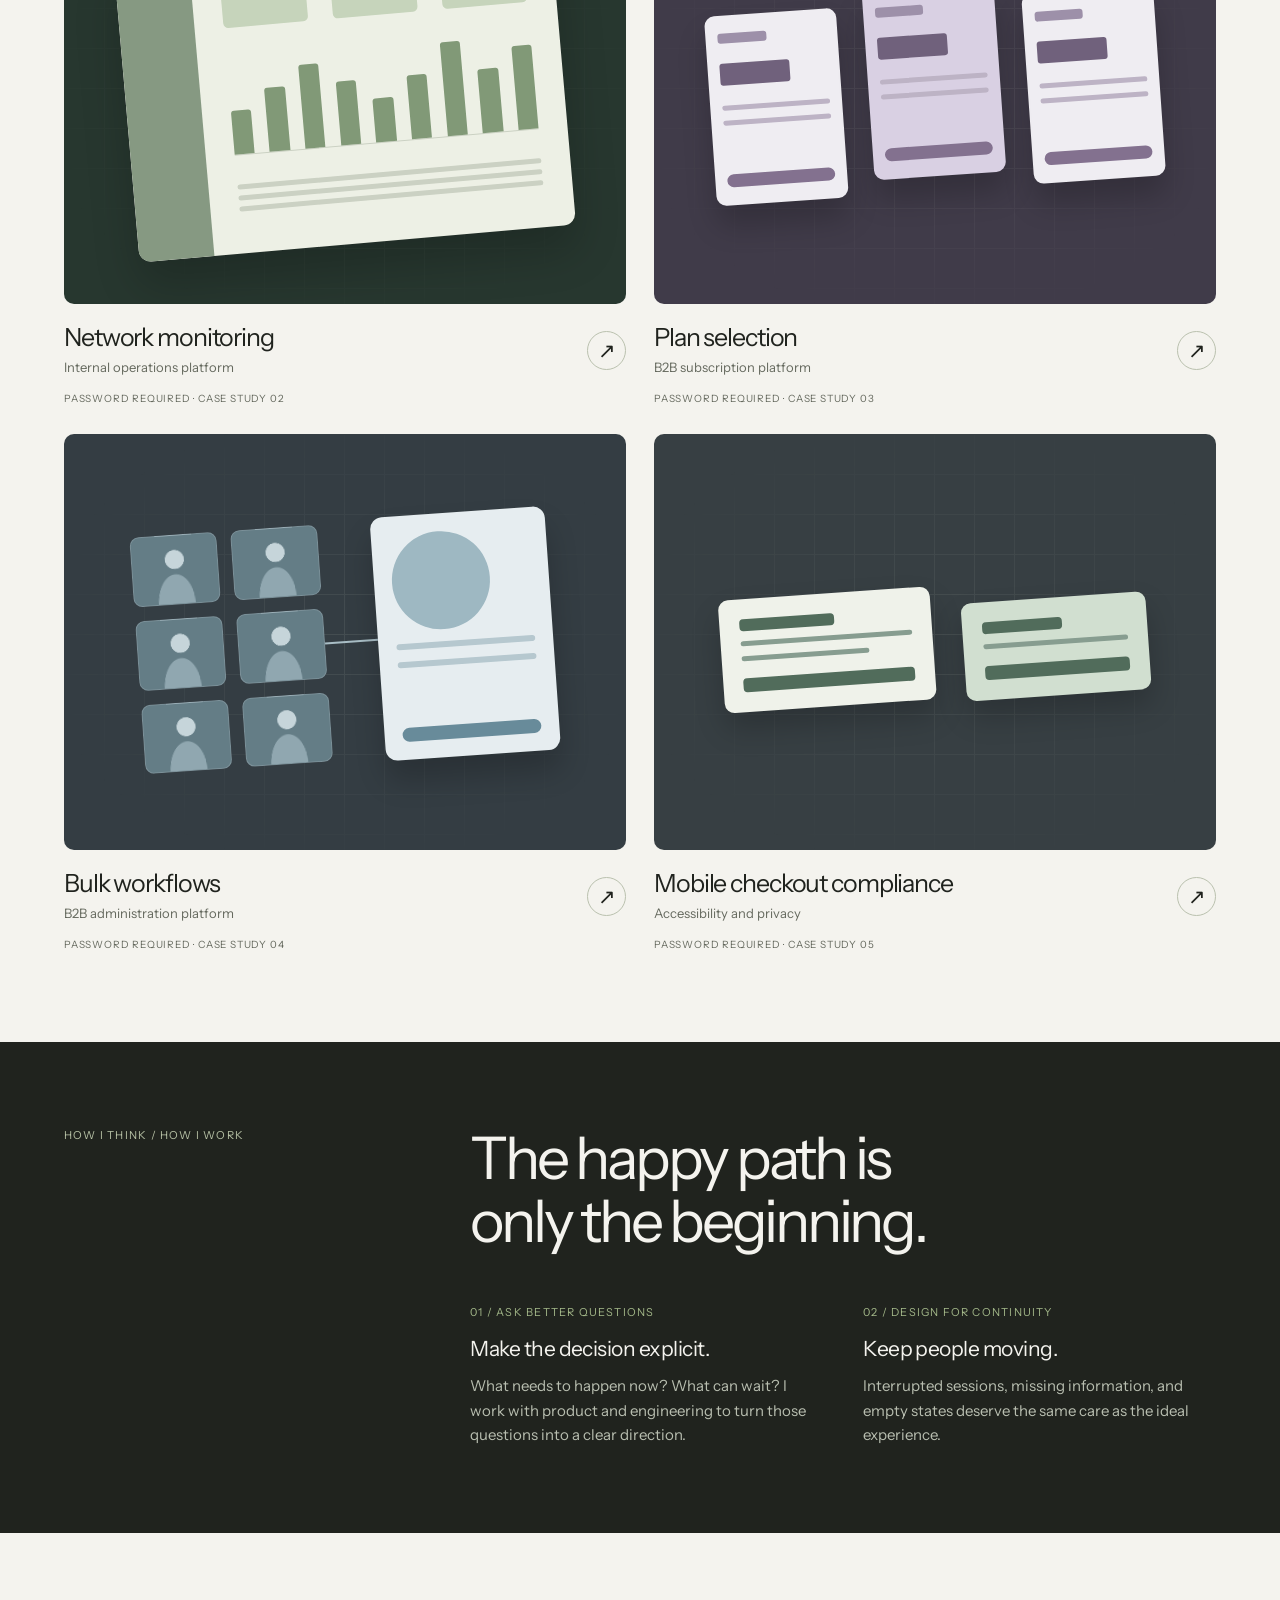
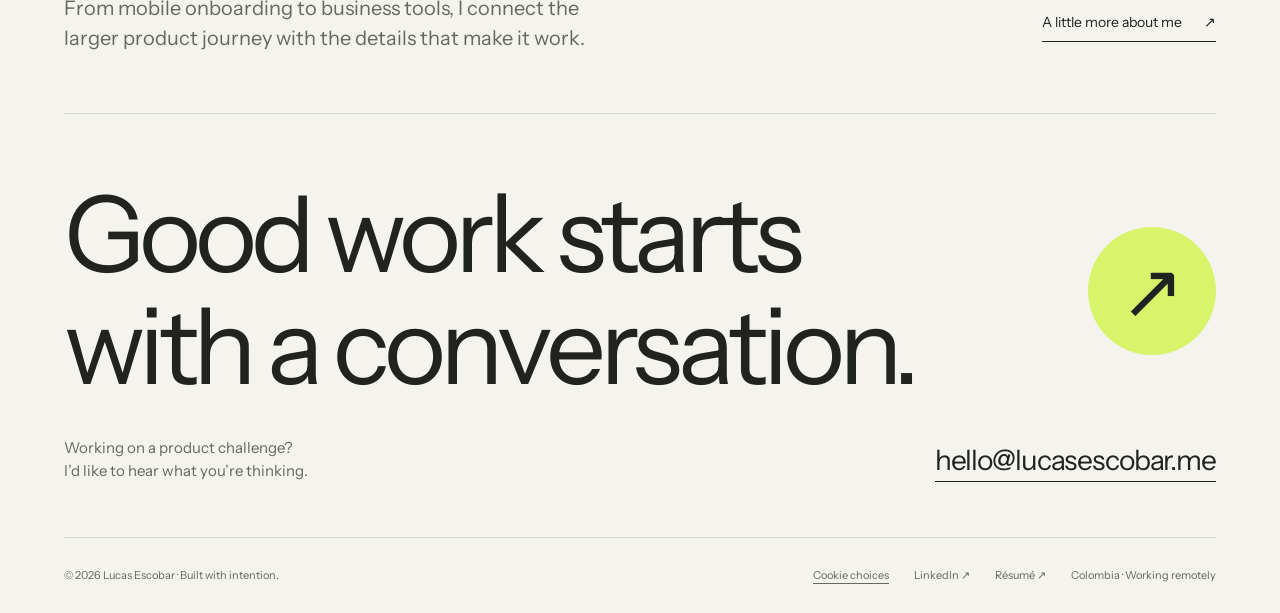
==== commit 77e7c3e6: "Style cookie rejection as an outlined secondary button" ====
--- a/index.html
+++ b/index.html
@@ -1,2 +1,2 @@
 <!doctype html>
-<html lang="en"><head><meta charset="utf-8"><meta http-equiv="Content-Security-Policy" content="default-src 'none'; script-src 'self' https://www.googletagmanager.com; connect-src 'self' https://*.google-analytics.com https://*.analytics.google.com https://www.googletagmanager.com; style-src 'self'; img-src 'self' data: https://*.google-analytics.com https://www.googletagmanager.com; font-src 'self'; media-src 'self'; frame-src 'self' https://www.youtube-nocookie.com; object-src 'none'; base-uri 'none'; form-action 'none'"><meta name="ga-measurement-id" content="G-6Q09Z8VF0H"><meta name="googlebot" content="noindex, noimageindex"><meta name="viewport" content="width=device-width,initial-scale=1"><meta name="theme-color" content="#f4f3ee"><meta name="description" content="Lucas Escobar, Product Designer in Colombia. Selected work across mobile onboarding and B2B product experiences."><meta property="og:title" content="Lucas Escobar — Product Designer"><meta property="og:description" content="Thoughtful product design. From the first question to the smallest interaction."><meta property="og:type" content="website"><meta property="og:url" content="https://lucasescobar.me/"><meta property="og:site_name" content="Lucas Escobar — Product Designer"><meta property="og:locale" content="en_US"><meta property="og:image" content="https://lucasescobar.me/assets/social-preview-v1.jpg"><meta property="og:image:secure_url" content="https://lucasescobar.me/assets/social-preview-v1.jpg"><meta property="og:image:type" content="image/jpeg"><meta property="og:image:width" content="1200"><meta property="og:image:height" content="630"><meta property="og:image:alt" content="Lucas Escobar — Product Designer. Mobile and B2B experiences."><meta name="twitter:card" content="summary_large_image"><meta name="twitter:title" content="Lucas Escobar — Product Designer"><meta name="twitter:description" content="Thoughtful product design. From the first question to the smallest interaction."><meta name="twitter:image" content="https://lucasescobar.me/assets/social-preview-v1.jpg"><meta name="twitter:image:alt" content="Lucas Escobar — Product Designer. Mobile and B2B experiences."><link rel="canonical" href="https://lucasescobar.me/"><title>Lucas Escobar — Product Designer</title><link rel="icon" href="favicon.svg" type="image/svg+xml"><link rel="stylesheet" href="styles.css?v=cookie-sticky-v1"><script src="content.js?v=case-languages-v1" defer></script><script src="translations.js?v=case-languages-v1" defer></script><script src="analytics.js?v=cookie-choice-v2" defer></script><script src="portfolio-config.js?v=generic-v1" defer></script><script src="app.js?v=cookie-sticky-v1" defer></script></head><body><a class="skip" href="#main">Skip to content</a><header class="nav"><a href="#/" class="brand" aria-label="Lucas Escobar home">lucas escobar<span aria-hidden="true">↗</span></a><nav aria-label="Main navigation"><a href="#/projects" data-nav="projects"><span data-nav-label="Work">Work</span> <sup>05</sup></a><a href="#/about" data-nav="about"><span data-nav-label="About">About</span></a><a href="#/contact" class="nav-contact" data-nav="contact"><span data-nav-label="Let’s talk">Let’s talk</span><span class="nav-contact-arrow" aria-hidden="true">↗</span></a></nav><div id="language" class="language-links" role="group" aria-label="Language"><a href="./" data-language="en" lang="en" hreflang="en" aria-label="English" aria-current="true">EN</a><a href="?lang=es" data-language="es" lang="es" hreflang="es" aria-label="Español">ES</a><a href="?lang=pt" data-language="pt" lang="pt-BR" hreflang="pt-BR" aria-label="Português">PT</a></div></header><main id="main" tabindex="-1"></main><aside id="cookie-panel" class="cookie-panel" aria-labelledby="cookie-heading" hidden></aside><dialog id="lightbox" aria-label="Enlarged project image"><button class="close" aria-label="Close enlarged image">×</button><img alt=""><p></p></dialog><noscript><p class="wrap">Please enable JavaScript to explore the case studies. You can contact me at <a href="mailto:hello@lucasescobar.me">hello@lucasescobar.me</a>.</p></noscript></body></html>
+<html lang="en"><head><meta charset="utf-8"><meta http-equiv="Content-Security-Policy" content="default-src 'none'; script-src 'self' https://www.googletagmanager.com; connect-src 'self' https://*.google-analytics.com https://*.analytics.google.com https://www.googletagmanager.com; style-src 'self'; img-src 'self' data: https://*.google-analytics.com https://www.googletagmanager.com; font-src 'self'; media-src 'self'; frame-src 'self' https://www.youtube-nocookie.com; object-src 'none'; base-uri 'none'; form-action 'none'"><meta name="ga-measurement-id" content="G-6Q09Z8VF0H"><meta name="googlebot" content="noindex, noimageindex"><meta name="viewport" content="width=device-width,initial-scale=1"><meta name="theme-color" content="#f4f3ee"><meta name="description" content="Lucas Escobar, Product Designer in Colombia. Selected work across mobile onboarding and B2B product experiences."><meta property="og:title" content="Lucas Escobar — Product Designer"><meta property="og:description" content="Thoughtful product design. From the first question to the smallest interaction."><meta property="og:type" content="website"><meta property="og:url" content="https://lucasescobar.me/"><meta property="og:site_name" content="Lucas Escobar — Product Designer"><meta property="og:locale" content="en_US"><meta property="og:image" content="https://lucasescobar.me/assets/social-preview-v1.jpg"><meta property="og:image:secure_url" content="https://lucasescobar.me/assets/social-preview-v1.jpg"><meta property="og:image:type" content="image/jpeg"><meta property="og:image:width" content="1200"><meta property="og:image:height" content="630"><meta property="og:image:alt" content="Lucas Escobar — Product Designer. Mobile and B2B experiences."><meta name="twitter:card" content="summary_large_image"><meta name="twitter:title" content="Lucas Escobar — Product Designer"><meta name="twitter:description" content="Thoughtful product design. From the first question to the smallest interaction."><meta name="twitter:image" content="https://lucasescobar.me/assets/social-preview-v1.jpg"><meta name="twitter:image:alt" content="Lucas Escobar — Product Designer. Mobile and B2B experiences."><link rel="canonical" href="https://lucasescobar.me/"><title>Lucas Escobar — Product Designer</title><link rel="icon" href="favicon.svg" type="image/svg+xml"><link rel="stylesheet" href="styles.css?v=cookie-sticky-v2"><script src="content.js?v=case-languages-v1" defer></script><script src="translations.js?v=case-languages-v1" defer></script><script src="analytics.js?v=cookie-choice-v2" defer></script><script src="portfolio-config.js?v=generic-v1" defer></script><script src="app.js?v=cookie-sticky-v2" defer></script></head><body><a class="skip" href="#main">Skip to content</a><header class="nav"><a href="#/" class="brand" aria-label="Lucas Escobar home">lucas escobar<span aria-hidden="true">↗</span></a><nav aria-label="Main navigation"><a href="#/projects" data-nav="projects"><span data-nav-label="Work">Work</span> <sup>05</sup></a><a href="#/about" data-nav="about"><span data-nav-label="About">About</span></a><a href="#/contact" class="nav-contact" data-nav="contact"><span data-nav-label="Let’s talk">Let’s talk</span><span class="nav-contact-arrow" aria-hidden="true">↗</span></a></nav><div id="language" class="language-links" role="group" aria-label="Language"><a href="./" data-language="en" lang="en" hreflang="en" aria-label="English" aria-current="true">EN</a><a href="?lang=es" data-language="es" lang="es" hreflang="es" aria-label="Español">ES</a><a href="?lang=pt" data-language="pt" lang="pt-BR" hreflang="pt-BR" aria-label="Português">PT</a></div></header><main id="main" tabindex="-1"></main><aside id="cookie-panel" class="cookie-panel" aria-labelledby="cookie-heading" hidden></aside><dialog id="lightbox" aria-label="Enlarged project image"><button class="close" aria-label="Close enlarged image">×</button><img alt=""><p></p></dialog><noscript><p class="wrap">Please enable JavaScript to explore the case studies. You can contact me at <a href="mailto:hello@lucasescobar.me">hello@lucasescobar.me</a>.</p></noscript></body></html>
--- a/styles.css
+++ b/styles.css
@@ -442,7 +442,9 @@
 .cookie-panel h2,.cookie-notice h2{font-size:clamp(25px,3vw,34px);line-height:1.12;letter-spacing:-.04em}
 .cookie-panel p{color:var(--muted);font-size:14px;line-height:1.5;margin-top:9px}
 .cookie-actions{display:grid;grid-template-columns:repeat(2,minmax(0,1fr));gap:10px;margin-top:19px}
-.cookie-actions .button{min-height:44px;display:flex;align-items:center;justify-content:center;padding:7px 8px;font-size:13px;line-height:1.25;text-align:center}
+.cookie-actions .button{min-height:44px;display:flex;align-items:center;justify-content:center;padding:7px 8px;border:1px solid transparent;font-size:13px;line-height:1.25;text-align:center}
+.cookie-actions .button-secondary{background:var(--paper);color:var(--ink);border-color:var(--muted)}
+.cookie-actions .button-secondary:hover{background:#e5e8df}
 .cookie-panel a,.cookie-notice a,.cookie-footer-link{text-decoration:underline;text-underline-offset:4px}
 .cookie-footer-link{padding:4px 0;border:0;background:none;font:inherit;color:inherit}
 .footer-links{flex-wrap:wrap;align-items:center}
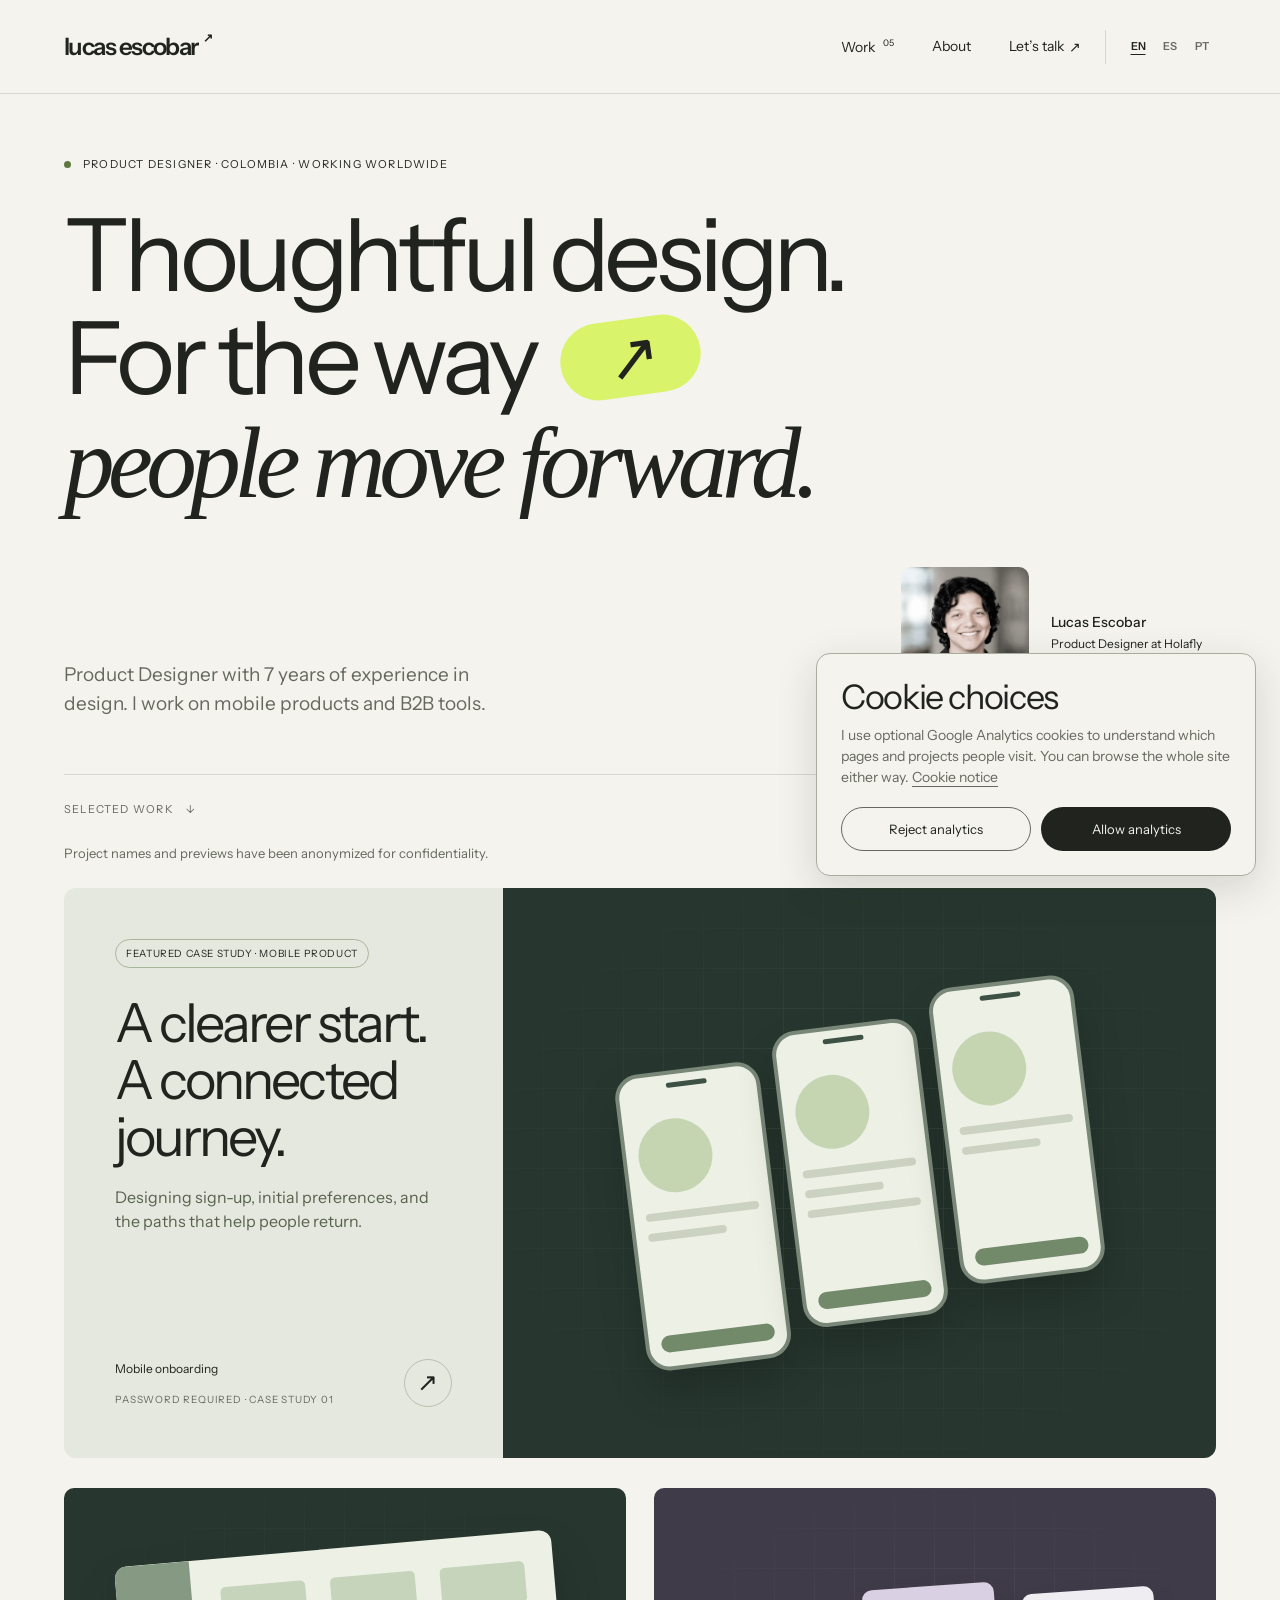
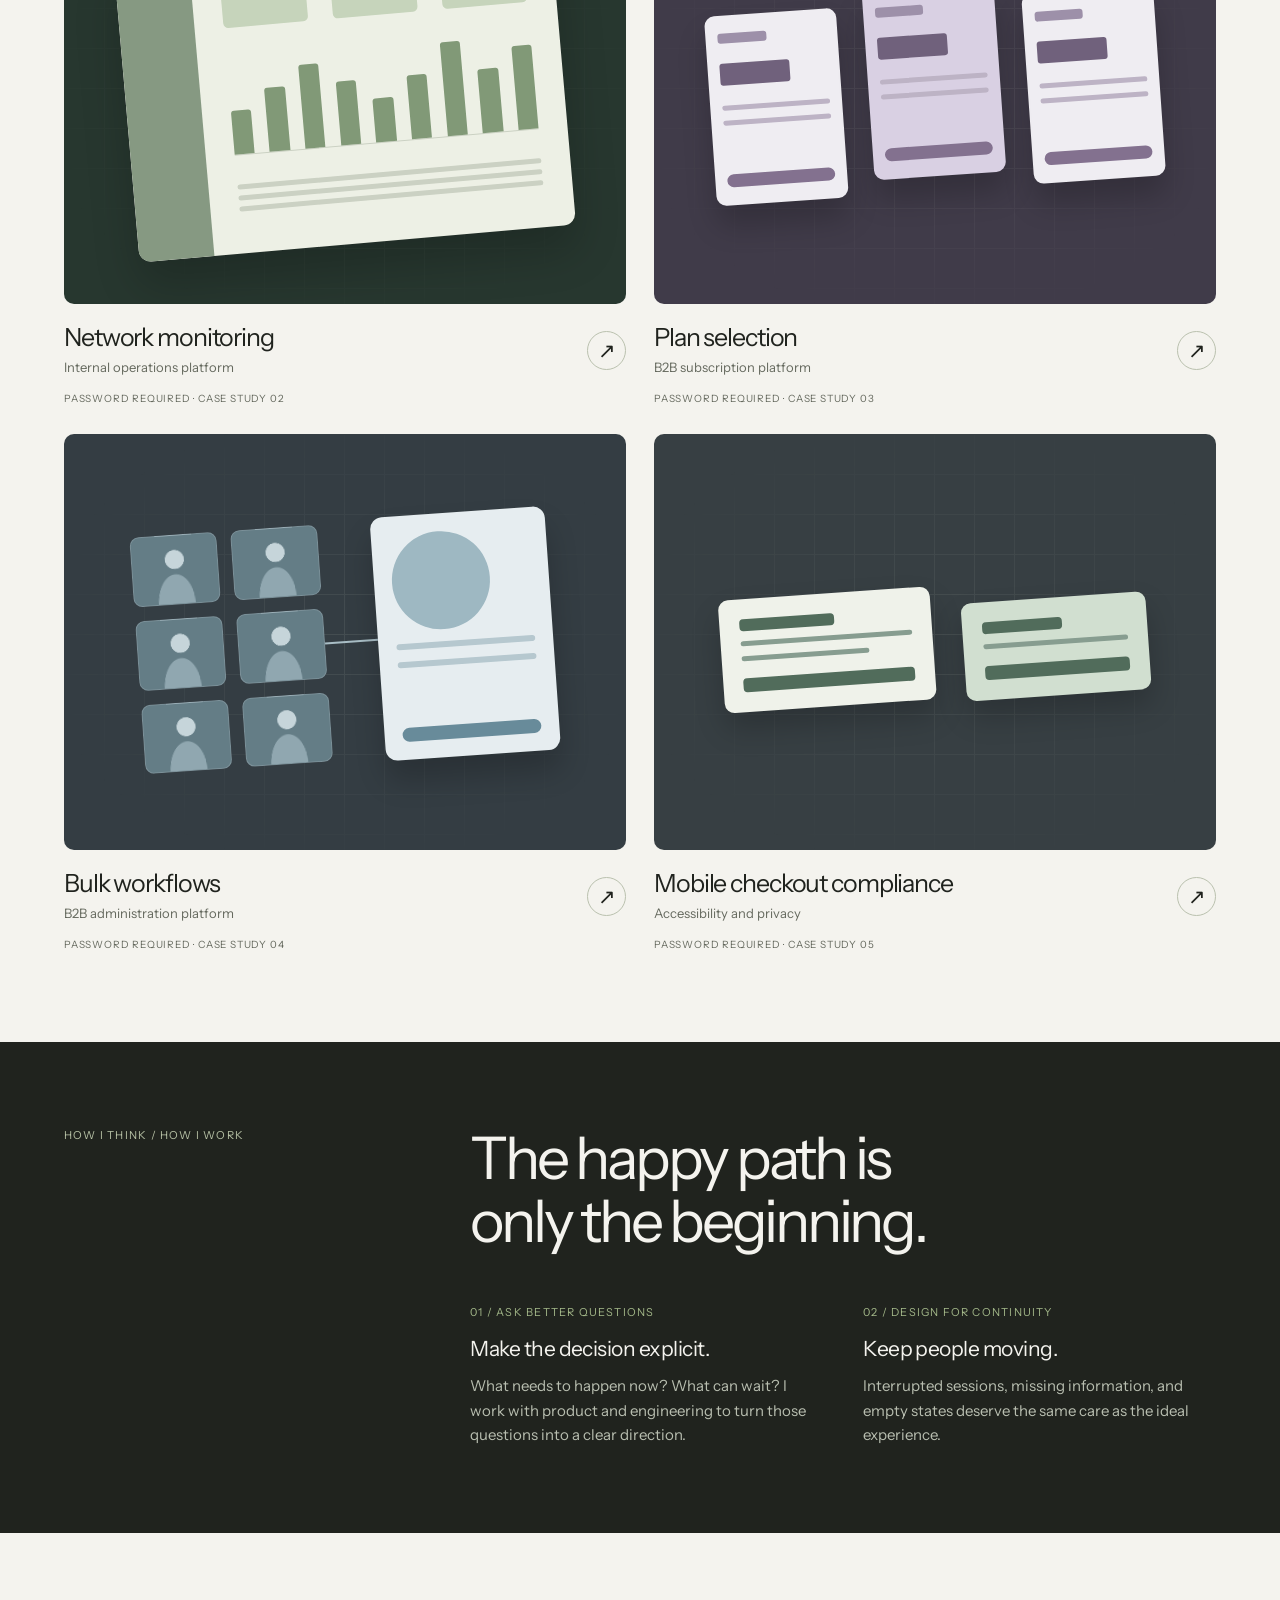
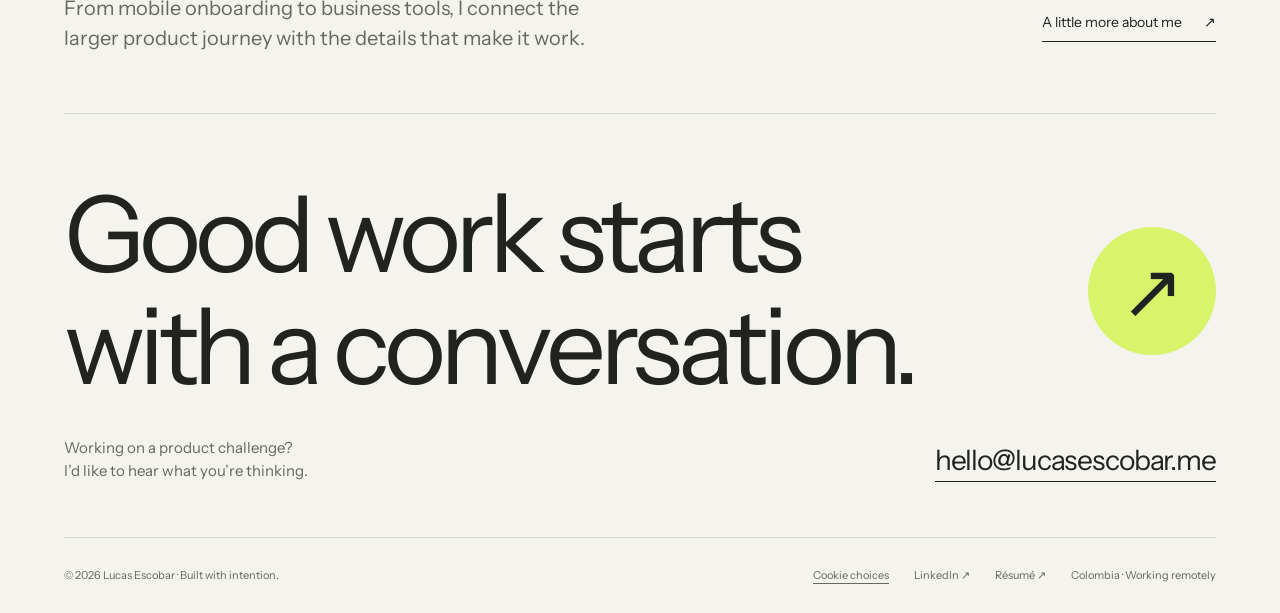
==== commit ef6aa6e6: "Add seven years of design experience to the portfolio homepage" ====
--- a/index.html
+++ b/index.html
@@ -1,2 +1,2 @@
 <!doctype html>
-<html lang="en"><head><meta charset="utf-8"><meta http-equiv="Content-Security-Policy" content="default-src 'none'; script-src 'self' https://www.googletagmanager.com; connect-src 'self' https://*.google-analytics.com https://*.analytics.google.com https://www.googletagmanager.com; style-src 'self'; img-src 'self' data: https://*.google-analytics.com https://www.googletagmanager.com; font-src 'self'; media-src 'self'; frame-src 'self' https://www.youtube-nocookie.com; object-src 'none'; base-uri 'none'; form-action 'none'"><meta name="ga-measurement-id" content="G-6Q09Z8VF0H"><meta name="googlebot" content="noindex, noimageindex"><meta name="viewport" content="width=device-width,initial-scale=1"><meta name="theme-color" content="#f4f3ee"><meta name="description" content="Lucas Escobar, Product Designer in Colombia. Selected work across mobile onboarding and B2B product experiences."><meta property="og:title" content="Lucas Escobar — Product Designer"><meta property="og:description" content="Thoughtful product design. From the first question to the smallest interaction."><meta property="og:type" content="website"><meta property="og:url" content="https://lucasescobar.me/"><meta property="og:site_name" content="Lucas Escobar — Product Designer"><meta property="og:locale" content="en_US"><meta property="og:image" content="https://lucasescobar.me/assets/social-preview-v1.jpg"><meta property="og:image:secure_url" content="https://lucasescobar.me/assets/social-preview-v1.jpg"><meta property="og:image:type" content="image/jpeg"><meta property="og:image:width" content="1200"><meta property="og:image:height" content="630"><meta property="og:image:alt" content="Lucas Escobar — Product Designer. Mobile and B2B experiences."><meta name="twitter:card" content="summary_large_image"><meta name="twitter:title" content="Lucas Escobar — Product Designer"><meta name="twitter:description" content="Thoughtful product design. From the first question to the smallest interaction."><meta name="twitter:image" content="https://lucasescobar.me/assets/social-preview-v1.jpg"><meta name="twitter:image:alt" content="Lucas Escobar — Product Designer. Mobile and B2B experiences."><link rel="canonical" href="https://lucasescobar.me/"><title>Lucas Escobar — Product Designer</title><link rel="icon" href="favicon.svg" type="image/svg+xml"><link rel="stylesheet" href="styles.css?v=cookie-sticky-v2"><script src="content.js?v=case-languages-v1" defer></script><script src="translations.js?v=case-languages-v1" defer></script><script src="analytics.js?v=cookie-choice-v2" defer></script><script src="portfolio-config.js?v=generic-v1" defer></script><script src="app.js?v=cookie-sticky-v2" defer></script></head><body><a class="skip" href="#main">Skip to content</a><header class="nav"><a href="#/" class="brand" aria-label="Lucas Escobar home">lucas escobar<span aria-hidden="true">↗</span></a><nav aria-label="Main navigation"><a href="#/projects" data-nav="projects"><span data-nav-label="Work">Work</span> <sup>05</sup></a><a href="#/about" data-nav="about"><span data-nav-label="About">About</span></a><a href="#/contact" class="nav-contact" data-nav="contact"><span data-nav-label="Let’s talk">Let’s talk</span><span class="nav-contact-arrow" aria-hidden="true">↗</span></a></nav><div id="language" class="language-links" role="group" aria-label="Language"><a href="./" data-language="en" lang="en" hreflang="en" aria-label="English" aria-current="true">EN</a><a href="?lang=es" data-language="es" lang="es" hreflang="es" aria-label="Español">ES</a><a href="?lang=pt" data-language="pt" lang="pt-BR" hreflang="pt-BR" aria-label="Português">PT</a></div></header><main id="main" tabindex="-1"></main><aside id="cookie-panel" class="cookie-panel" aria-labelledby="cookie-heading" hidden></aside><dialog id="lightbox" aria-label="Enlarged project image"><button class="close" aria-label="Close enlarged image">×</button><img alt=""><p></p></dialog><noscript><p class="wrap">Please enable JavaScript to explore the case studies. You can contact me at <a href="mailto:hello@lucasescobar.me">hello@lucasescobar.me</a>.</p></noscript></body></html>
+<html lang="en"><head><meta charset="utf-8"><meta http-equiv="Content-Security-Policy" content="default-src 'none'; script-src 'self' https://www.googletagmanager.com; connect-src 'self' https://*.google-analytics.com https://*.analytics.google.com https://www.googletagmanager.com; style-src 'self'; img-src 'self' data: https://*.google-analytics.com https://www.googletagmanager.com; font-src 'self'; media-src 'self'; frame-src 'self' https://www.youtube-nocookie.com; object-src 'none'; base-uri 'none'; form-action 'none'"><meta name="ga-measurement-id" content="G-6Q09Z8VF0H"><meta name="googlebot" content="noindex, noimageindex"><meta name="viewport" content="width=device-width,initial-scale=1"><meta name="theme-color" content="#f4f3ee"><meta name="description" content="Lucas Escobar, Product Designer in Colombia. Selected work across mobile onboarding and B2B product experiences."><meta property="og:title" content="Lucas Escobar — Product Designer"><meta property="og:description" content="Thoughtful product design. From the first question to the smallest interaction."><meta property="og:type" content="website"><meta property="og:url" content="https://lucasescobar.me/"><meta property="og:site_name" content="Lucas Escobar — Product Designer"><meta property="og:locale" content="en_US"><meta property="og:image" content="https://lucasescobar.me/assets/social-preview-v1.jpg"><meta property="og:image:secure_url" content="https://lucasescobar.me/assets/social-preview-v1.jpg"><meta property="og:image:type" content="image/jpeg"><meta property="og:image:width" content="1200"><meta property="og:image:height" content="630"><meta property="og:image:alt" content="Lucas Escobar — Product Designer. Mobile and B2B experiences."><meta name="twitter:card" content="summary_large_image"><meta name="twitter:title" content="Lucas Escobar — Product Designer"><meta name="twitter:description" content="Thoughtful product design. From the first question to the smallest interaction."><meta name="twitter:image" content="https://lucasescobar.me/assets/social-preview-v1.jpg"><meta name="twitter:image:alt" content="Lucas Escobar — Product Designer. Mobile and B2B experiences."><link rel="canonical" href="https://lucasescobar.me/"><title>Lucas Escobar — Product Designer</title><link rel="icon" href="favicon.svg" type="image/svg+xml"><link rel="stylesheet" href="styles.css?v=cookie-sticky-v2"><script src="content.js?v=case-languages-v1" defer></script><script src="translations.js?v=design-experience-v1" defer></script><script src="analytics.js?v=cookie-choice-v2" defer></script><script src="portfolio-config.js?v=generic-v1" defer></script><script src="app.js?v=design-experience-v1" defer></script></head><body><a class="skip" href="#main">Skip to content</a><header class="nav"><a href="#/" class="brand" aria-label="Lucas Escobar home">lucas escobar<span aria-hidden="true">↗</span></a><nav aria-label="Main navigation"><a href="#/projects" data-nav="projects"><span data-nav-label="Work">Work</span> <sup>05</sup></a><a href="#/about" data-nav="about"><span data-nav-label="About">About</span></a><a href="#/contact" class="nav-contact" data-nav="contact"><span data-nav-label="Let’s talk">Let’s talk</span><span class="nav-contact-arrow" aria-hidden="true">↗</span></a></nav><div id="language" class="language-links" role="group" aria-label="Language"><a href="./" data-language="en" lang="en" hreflang="en" aria-label="English" aria-current="true">EN</a><a href="?lang=es" data-language="es" lang="es" hreflang="es" aria-label="Español">ES</a><a href="?lang=pt" data-language="pt" lang="pt-BR" hreflang="pt-BR" aria-label="Português">PT</a></div></header><main id="main" tabindex="-1"></main><aside id="cookie-panel" class="cookie-panel" aria-labelledby="cookie-heading" hidden></aside><dialog id="lightbox" aria-label="Enlarged project image"><button class="close" aria-label="Close enlarged image">×</button><img alt=""><p></p></dialog><noscript><p class="wrap">Please enable JavaScript to explore the case studies. You can contact me at <a href="mailto:hello@lucasescobar.me">hello@lucasescobar.me</a>.</p></noscript></body></html>
